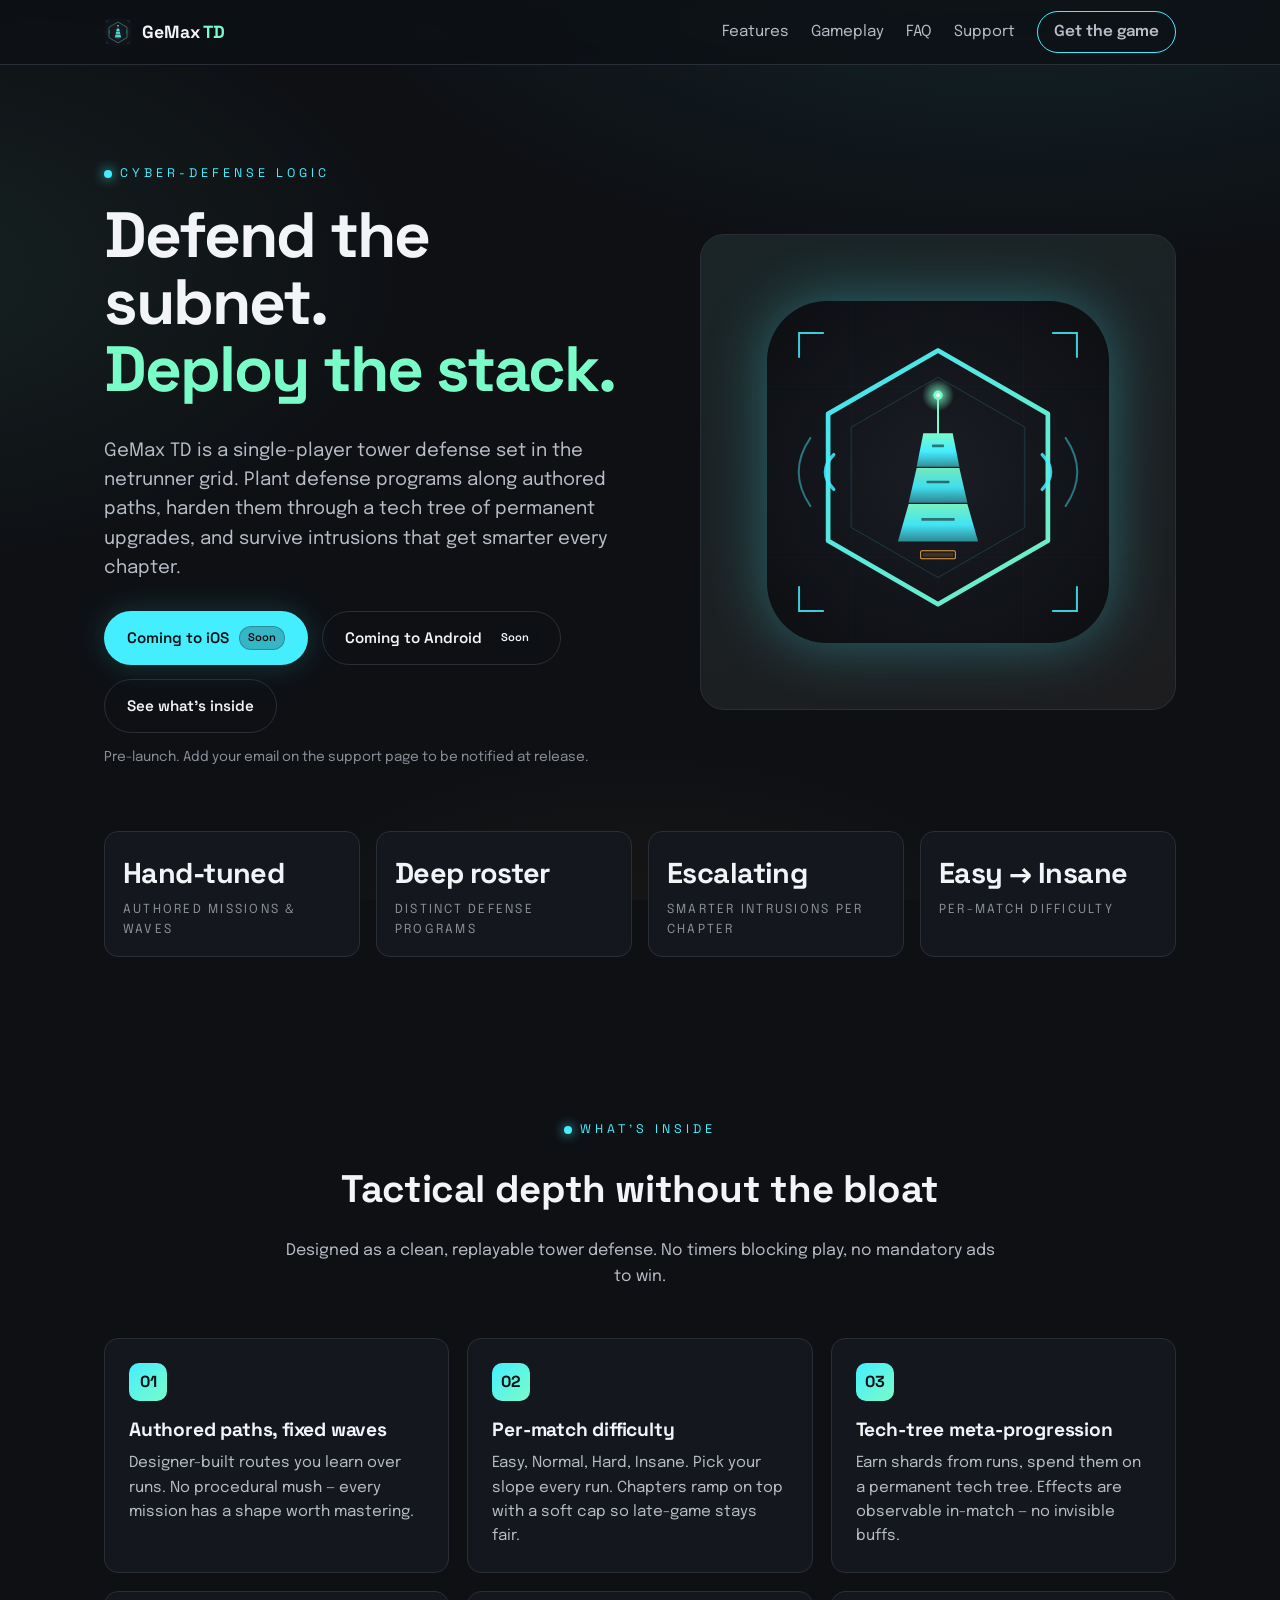
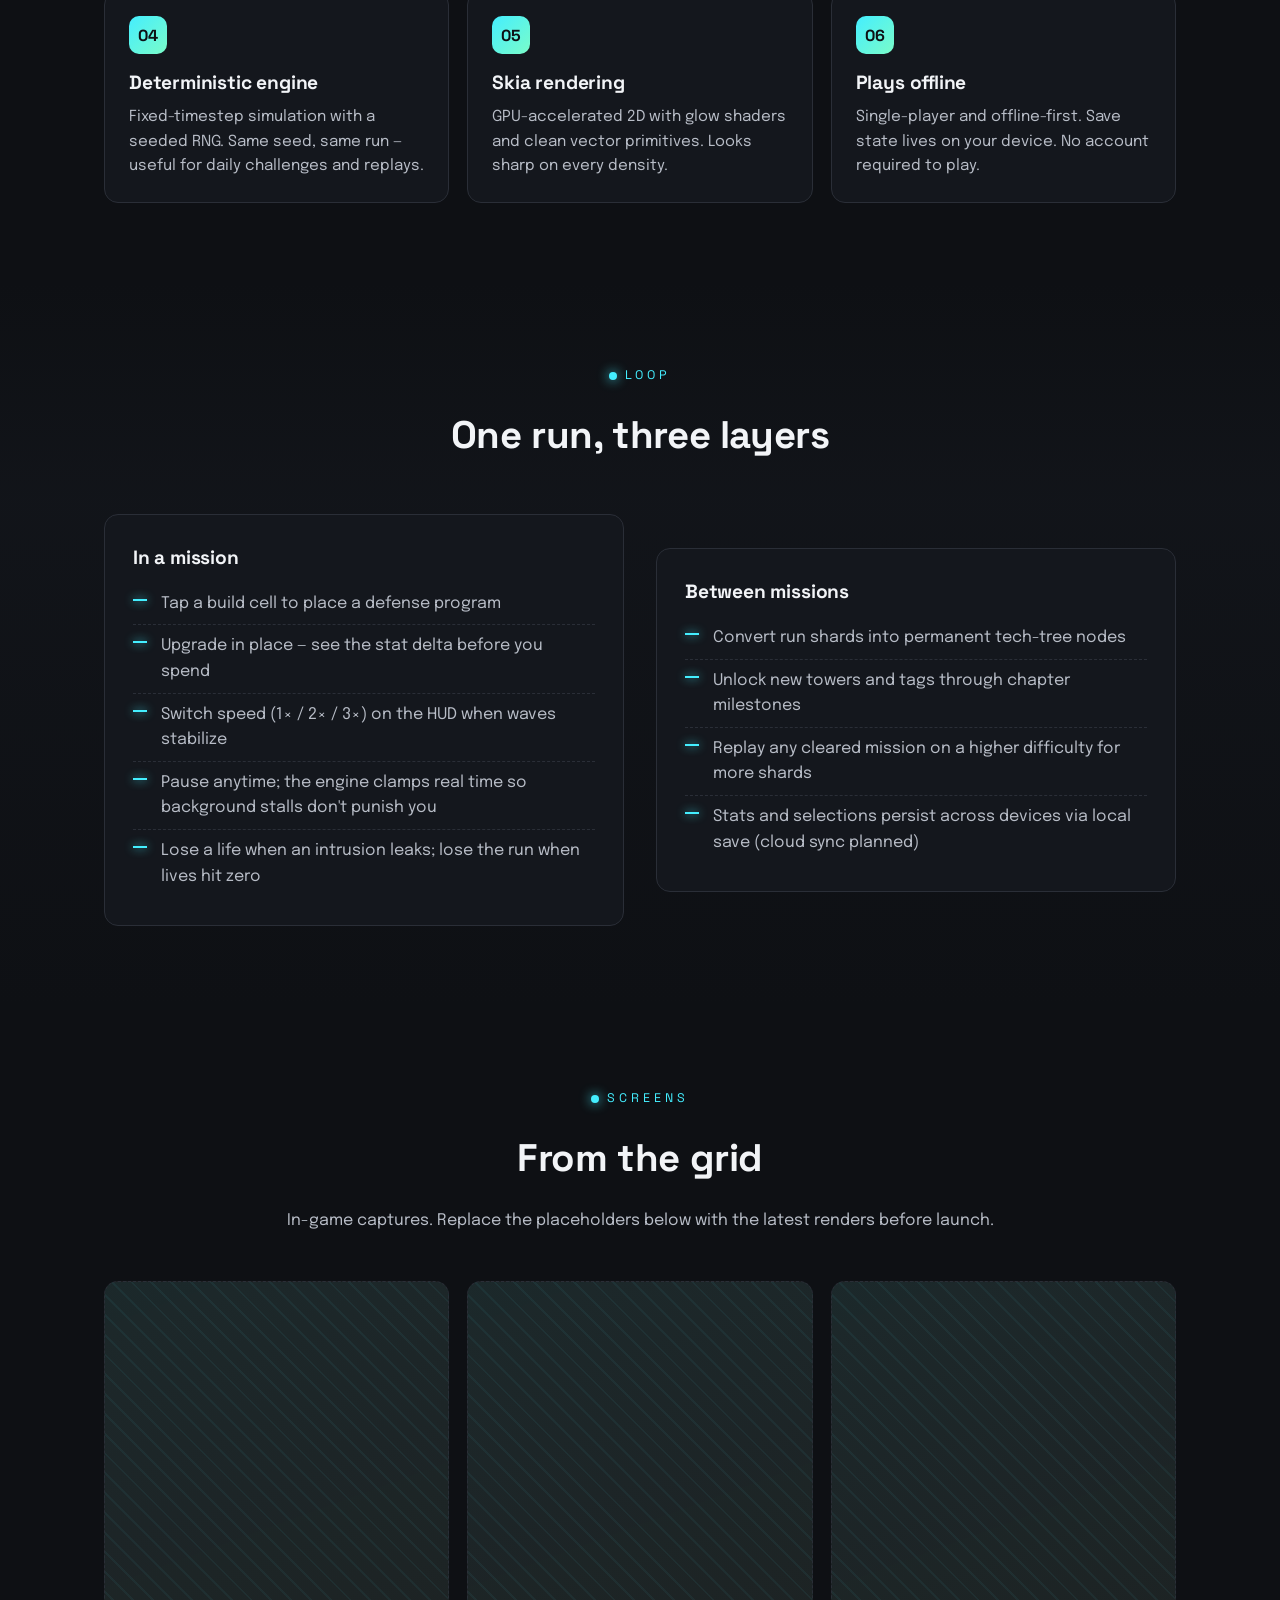
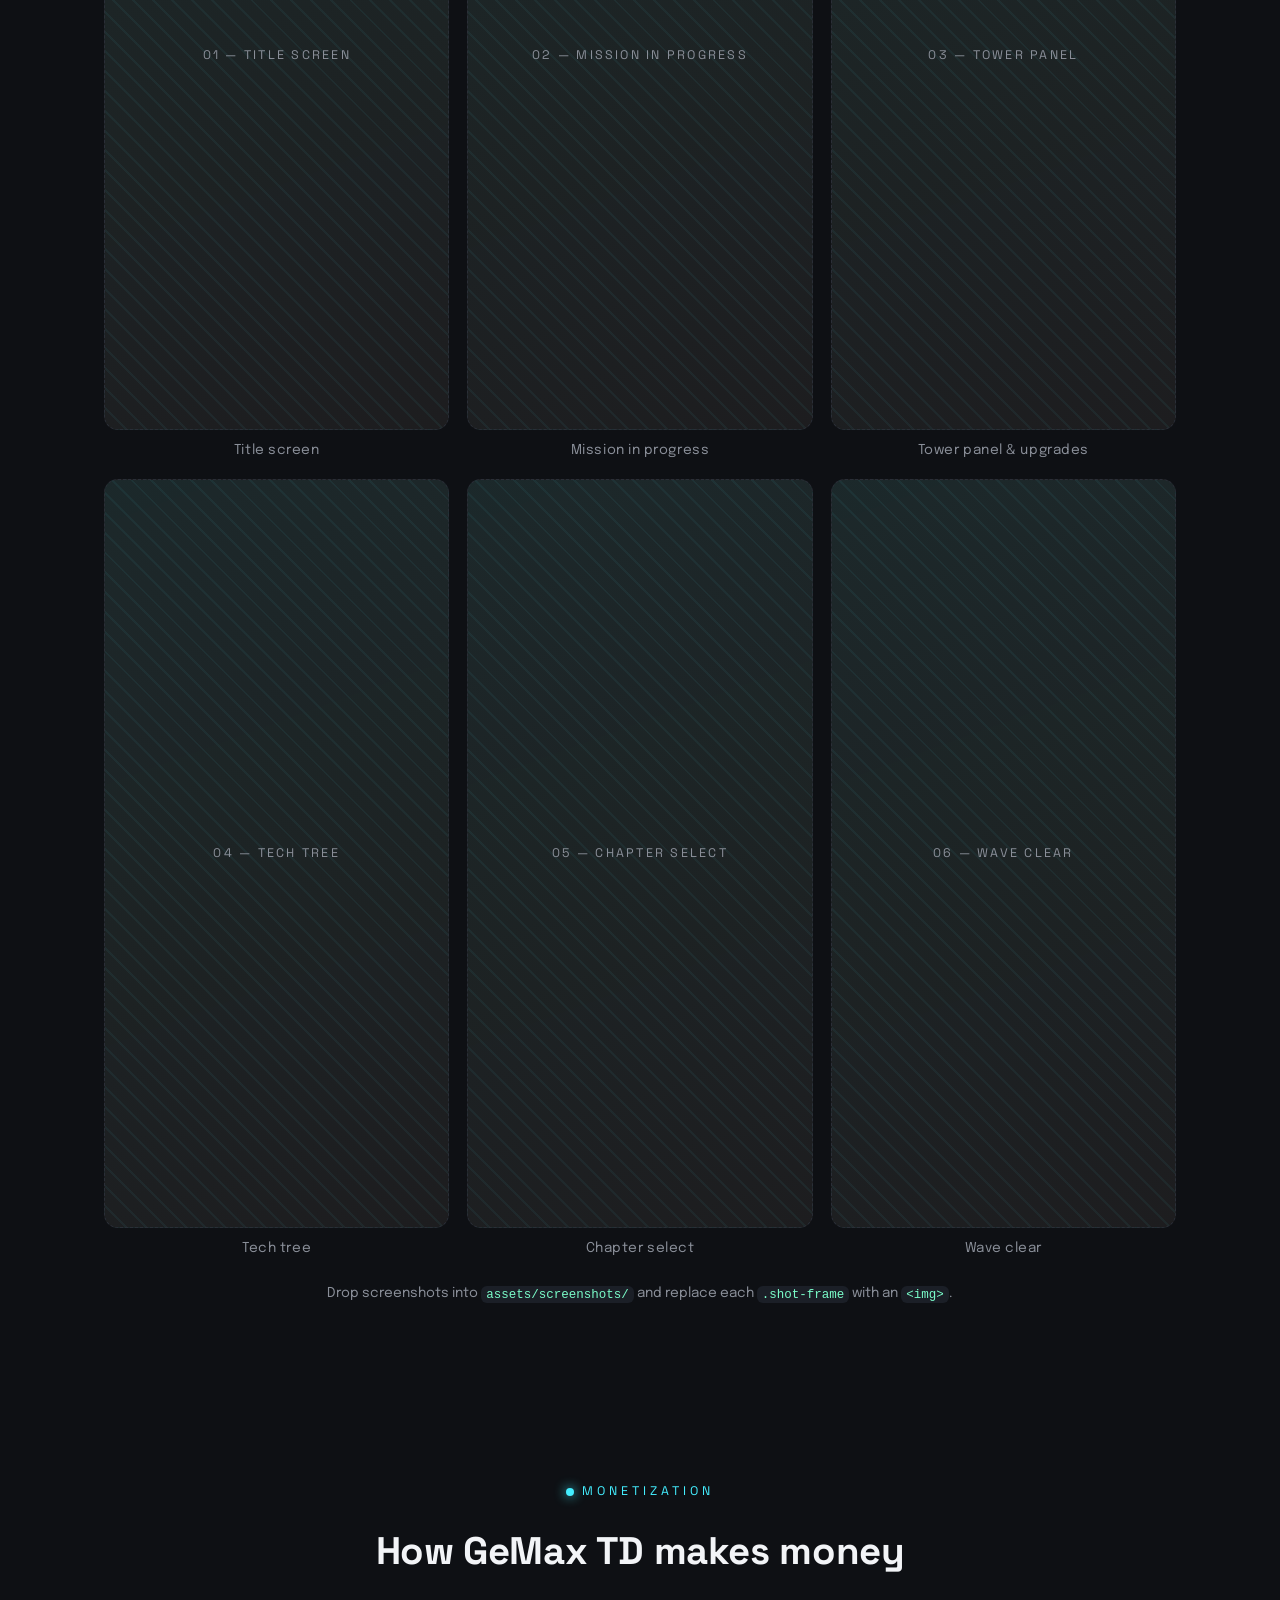
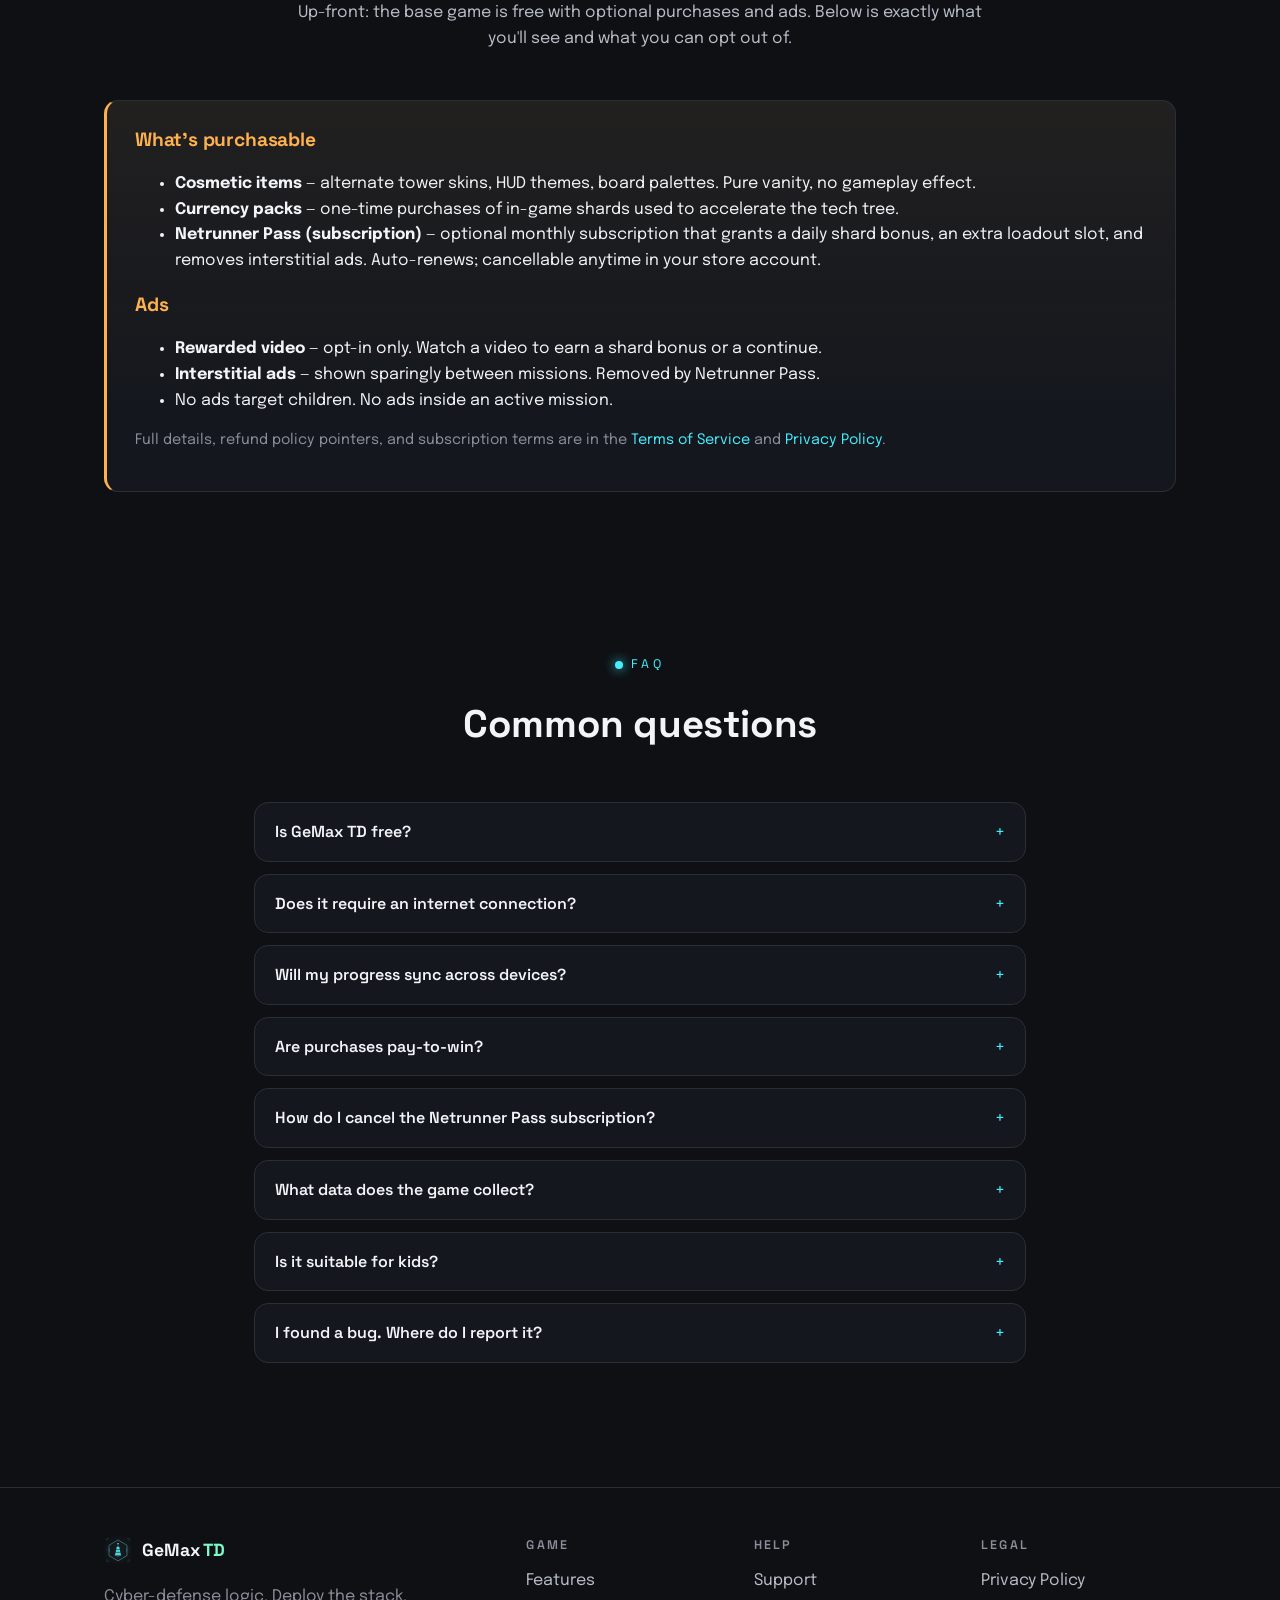
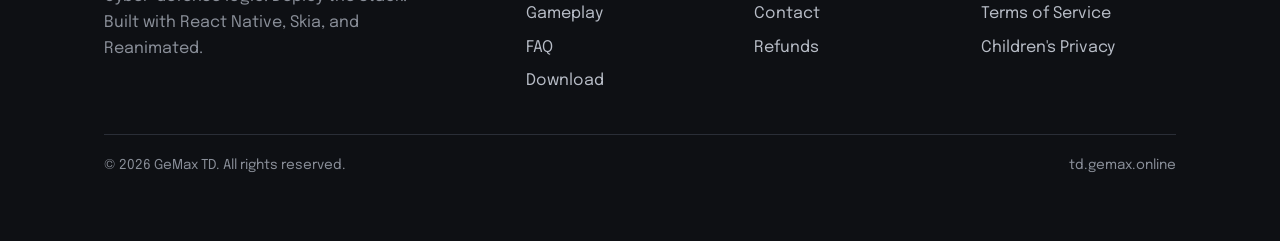
==== index.html @ 8d831519 "Initial commit" ====
<!doctype html>
<html lang="en">
<head>
  <meta charset="utf-8" />
  <meta name="viewport" content="width=device-width, initial-scale=1, viewport-fit=cover" />
  <meta name="theme-color" content="#0E1014" />
  <title>GeMax TD — Cyberpunk Tower Defense</title>
  <meta name="description" content="GeMax TD is a cyberpunk netrunner tower defense game. Defend the subnet across hand-tuned missions, deploy a roster of defense programs, and outsmart escalating intrusions." />
  <link rel="canonical" href="https://td.gemax.online/" />
  <link rel="icon" href="assets/favicon.png" type="image/png" />
  <link rel="apple-touch-icon" href="assets/icon.png" />

  <!-- OpenGraph / social -->
  <meta property="og:title" content="GeMax TD — Cyberpunk Tower Defense" />
  <meta property="og:description" content="Defend the subnet. Deploy the stack. A cyberpunk single-player tower defense." />
  <meta property="og:type" content="website" />
  <meta property="og:url" content="https://td.gemax.online/" />
  <meta property="og:image" content="https://td.gemax.online/assets/splash.png" />
  <meta name="twitter:card" content="summary_large_image" />

  <link rel="preconnect" href="https://fonts.googleapis.com" />
  <link rel="preconnect" href="https://fonts.gstatic.com" crossorigin />
  <link href="https://fonts.googleapis.com/css2?family=Space+Grotesk:wght@500;700&family=Epilogue:wght@400;500;600&display=swap" rel="stylesheet" />
  <link rel="stylesheet" href="styles.css" />
</head>
<body>
  <a class="skip" href="#main">Skip to content</a>

  <header class="nav">
    <div class="container nav-inner">
      <a class="brand" href="/">
        <img src="assets/logo-mark.svg" alt="" />
        <span>GeMax <span class="td">TD</span></span>
      </a>
      <nav class="nav-links" aria-label="Primary">
        <a href="#features">Features</a>
        <a href="#gameplay">Gameplay</a>
        <a href="#faq">FAQ</a>
        <a href="support.html">Support</a>
        <a class="nav-cta" href="#download">Get the game</a>
      </nav>
    </div>
  </header>

  <main id="main">
    <!-- Hero -->
    <section class="hero">
      <div class="container hero-grid">
        <div>
          <span class="eyebrow">Cyber-defense logic</span>
          <h1>Defend the subnet.<br/><span class="accent">Deploy the stack.</span></h1>
          <p class="lead">
            GeMax TD is a single-player tower defense set in the netrunner grid. Plant defense programs along
            authored paths, harden them through a tech tree of permanent upgrades, and survive intrusions
            that get smarter every chapter.
          </p>
          <div class="cta-row" id="download">
            <a class="btn btn-primary" href="#download" aria-disabled="true">
              Coming to iOS
              <span class="pill">Soon</span>
            </a>
            <a class="btn btn-secondary" href="#download" aria-disabled="true">
              Coming to Android
              <span class="pill">Soon</span>
            </a>
            <a class="btn btn-secondary" href="#features">See what's inside</a>
          </div>
          <p class="muted" style="margin-top:14px;font-size:0.85rem;">
            Pre-launch. Add your email on the support page to be notified at release.
          </p>
        </div>
        <div class="hero-art" aria-hidden="true">
          <img src="assets/logo-mark.svg" alt="" />
        </div>
      </div>

      <div class="container">
        <div class="stats">
          <div class="stat"><div class="num">Hand-tuned</div><span class="label">Authored missions &amp; waves</span></div>
          <div class="stat"><div class="num">Deep roster</div><span class="label">Distinct defense programs</span></div>
          <div class="stat"><div class="num">Escalating</div><span class="label">Smarter intrusions per chapter</span></div>
          <div class="stat"><div class="num">Easy → Insane</div><span class="label">Per-match difficulty</span></div>
        </div>
      </div>
    </section>

    <!-- Features -->
    <section id="features">
      <div class="container">
        <div class="section-head">
          <span class="eyebrow">What's inside</span>
          <h2>Tactical depth without the bloat</h2>
          <p>Designed as a clean, replayable tower defense. No timers blocking play, no mandatory ads to win.</p>
        </div>

        <div class="cards">
          <div class="card">
            <div class="icon">01</div>
            <h3>Authored paths, fixed waves</h3>
            <p>Designer-built routes you learn over runs. No procedural mush — every mission has a shape worth mastering.</p>
          </div>
          <div class="card">
            <div class="icon">02</div>
            <h3>Per-match difficulty</h3>
            <p>Easy, Normal, Hard, Insane. Pick your slope every run. Chapters ramp on top with a soft cap so late-game stays fair.</p>
          </div>
          <div class="card">
            <div class="icon">03</div>
            <h3>Tech-tree meta-progression</h3>
            <p>Earn shards from runs, spend them on a permanent tech tree. Effects are observable in-match — no invisible buffs.</p>
          </div>
          <div class="card">
            <div class="icon">04</div>
            <h3>Deterministic engine</h3>
            <p>Fixed-timestep simulation with a seeded RNG. Same seed, same run — useful for daily challenges and replays.</p>
          </div>
          <div class="card">
            <div class="icon">05</div>
            <h3>Skia rendering</h3>
            <p>GPU-accelerated 2D with glow shaders and clean vector primitives. Looks sharp on every density.</p>
          </div>
          <div class="card">
            <div class="icon">06</div>
            <h3>Plays offline</h3>
            <p>Single-player and offline-first. Save state lives on your device. No account required to play.</p>
          </div>
        </div>
      </div>
    </section>

    <!-- Gameplay split -->
    <section id="gameplay" style="background: linear-gradient(180deg, transparent, rgba(20, 23, 29, 0.6) 30%, transparent);">
      <div class="container">
        <div class="section-head">
          <span class="eyebrow">Loop</span>
          <h2>One run, three layers</h2>
        </div>

        <div class="split">
          <div class="panel">
            <h3>In a mission</h3>
            <ul>
              <li>Tap a build cell to place a defense program</li>
              <li>Upgrade in place — see the stat delta before you spend</li>
              <li>Switch speed (1× / 2× / 3×) on the HUD when waves stabilize</li>
              <li>Pause anytime; the engine clamps real time so background stalls don't punish you</li>
              <li>Lose a life when an intrusion leaks; lose the run when lives hit zero</li>
            </ul>
          </div>
          <div class="panel">
            <h3>Between missions</h3>
            <ul>
              <li>Convert run shards into permanent tech-tree nodes</li>
              <li>Unlock new towers and tags through chapter milestones</li>
              <li>Replay any cleared mission on a higher difficulty for more shards</li>
              <li>Stats and selections persist across devices via local save (cloud sync planned)</li>
            </ul>
          </div>
        </div>
      </div>
    </section>

    <!-- Screenshots -->
    <section id="screenshots">
      <div class="container">
        <div class="section-head">
          <span class="eyebrow">Screens</span>
          <h2>From the grid</h2>
          <p>In-game captures. Replace the placeholders below with the latest renders before launch.</p>
        </div>
        <div class="shots">
          <figure class="shot">
            <div class="shot-frame" data-label="01 — Title screen"></div>
            <figcaption>Title screen</figcaption>
          </figure>
          <figure class="shot">
            <div class="shot-frame" data-label="02 — Mission in progress"></div>
            <figcaption>Mission in progress</figcaption>
          </figure>
          <figure class="shot">
            <div class="shot-frame" data-label="03 — Tower panel"></div>
            <figcaption>Tower panel &amp; upgrades</figcaption>
          </figure>
          <figure class="shot">
            <div class="shot-frame" data-label="04 — Tech tree"></div>
            <figcaption>Tech tree</figcaption>
          </figure>
          <figure class="shot">
            <div class="shot-frame" data-label="05 — Chapter select"></div>
            <figcaption>Chapter select</figcaption>
          </figure>
          <figure class="shot">
            <div class="shot-frame" data-label="06 — Wave clear"></div>
            <figcaption>Wave clear</figcaption>
          </figure>
        </div>
        <p class="muted center" style="margin-top:24px;font-size:0.85rem;">
          Drop screenshots into <code>assets/screenshots/</code> and replace each <code>.shot-frame</code> with an <code>&lt;img&gt;</code>.
        </p>
      </div>
    </section>

    <!-- Monetization disclosure (App Store / Play Store transparency) -->
    <section id="monetization">
      <div class="container">
        <div class="section-head">
          <span class="eyebrow">Monetization</span>
          <h2>How GeMax TD makes money</h2>
          <p>Up-front: the base game is free with optional purchases and ads. Below is exactly what you'll see and what you can opt out of.</p>
        </div>

        <div class="disclosure">
          <h3>What's purchasable</h3>
          <ul>
            <li><strong>Cosmetic items</strong> — alternate tower skins, HUD themes, board palettes. Pure vanity, no gameplay effect.</li>
            <li><strong>Currency packs</strong> — one-time purchases of in-game shards used to accelerate the tech tree.</li>
            <li><strong>Netrunner Pass (subscription)</strong> — optional monthly subscription that grants a daily shard bonus, an extra loadout slot, and removes interstitial ads. Auto-renews; cancellable anytime in your store account.</li>
          </ul>
          <h3>Ads</h3>
          <ul>
            <li><strong>Rewarded video</strong> — opt-in only. Watch a video to earn a shard bonus or a continue.</li>
            <li><strong>Interstitial ads</strong> — shown sparingly between missions. Removed by Netrunner Pass.</li>
            <li>No ads target children. No ads inside an active mission.</li>
          </ul>
          <p class="muted" style="margin-top:12px;font-size:0.9rem;">
            Full details, refund policy pointers, and subscription terms are in the
            <a href="terms.html">Terms of Service</a> and
            <a href="privacy.html">Privacy Policy</a>.
          </p>
        </div>
      </div>
    </section>

    <!-- FAQ -->
    <section id="faq" class="faq">
      <div class="container" style="max-width: 820px;">
        <div class="section-head">
          <span class="eyebrow">FAQ</span>
          <h2>Common questions</h2>
        </div>

        <details>
          <summary>Is GeMax TD free?</summary>
          <p>Yes. The base game is free to download and play. Optional in-app purchases and an optional subscription are available, and rewarded video ads are opt-in.</p>
        </details>
        <details>
          <summary>Does it require an internet connection?</summary>
          <p>No. Missions, the tech tree, and the save state run fully on-device. A connection is required only to download updates, watch rewarded ads, and verify in-app purchases.</p>
        </details>
        <details>
          <summary>Will my progress sync across devices?</summary>
          <p>At launch, save data is local. Cloud save is on the roadmap and will be opt-in.</p>
        </details>
        <details>
          <summary>Are purchases pay-to-win?</summary>
          <p>No. Currency packs only let you progress the tech tree faster — every node in that tree is reachable through normal play. Cosmetics have no gameplay effect.</p>
        </details>
        <details>
          <summary>How do I cancel the Netrunner Pass subscription?</summary>
          <p>Manage and cancel from your platform's subscription settings: <strong>iOS</strong> — Settings → Apple ID → Subscriptions. <strong>Android</strong> — Play Store → Profile → Payments &amp; subscriptions → Subscriptions. Cancellation stops the next renewal; current period continues until expiry.</p>
        </details>
        <details>
          <summary>What data does the game collect?</summary>
          <p>Crash logs, anonymous gameplay analytics, and (with consent) advertising identifiers used to serve ads. You can opt out of personalized ads in-app and at the OS level. See the <a href="privacy.html">Privacy Policy</a> for the full breakdown.</p>
        </details>
        <details>
          <summary>Is it suitable for kids?</summary>
          <p>The game is rated for a general audience but is not specifically directed at children under 13. We do not knowingly collect personal data from children. If you believe a child has created an account or made a purchase without consent, contact <a href="mailto:support@gemax.online">support@gemax.online</a>.</p>
        </details>
        <details>
          <summary>I found a bug. Where do I report it?</summary>
          <p>Email <a href="mailto:support@gemax.online">support@gemax.online</a> with your device, OS version, and a brief description. See <a href="support.html">Support</a> for what to include.</p>
        </details>
      </div>
    </section>
  </main>

  <footer>
    <div class="container">
      <div class="footer-grid">
        <div>
          <a class="brand" href="/">
            <img src="assets/logo-mark.svg" alt="" />
            <span>GeMax <span class="td">TD</span></span>
          </a>
          <p class="muted" style="margin-top: 12px; max-width: 36ch;">
            Cyber-defense logic. Deploy the stack. Built with React Native, Skia, and Reanimated.
          </p>
        </div>
        <div>
          <h4>Game</h4>
          <ul>
            <li><a href="#features">Features</a></li>
            <li><a href="#gameplay">Gameplay</a></li>
            <li><a href="#faq">FAQ</a></li>
            <li><a href="#download">Download</a></li>
          </ul>
        </div>
        <div>
          <h4>Help</h4>
          <ul>
            <li><a href="support.html">Support</a></li>
            <li><a href="mailto:support@gemax.online">Contact</a></li>
            <li><a href="support.html#refunds">Refunds</a></li>
          </ul>
        </div>
        <div>
          <h4>Legal</h4>
          <ul>
            <li><a href="privacy.html">Privacy Policy</a></li>
            <li><a href="terms.html">Terms of Service</a></li>
            <li><a href="privacy.html#children">Children's Privacy</a></li>
          </ul>
        </div>
      </div>
      <div class="footer-meta">
        <span>© <span id="year">2026</span> GeMax TD. All rights reserved.</span>
        <span>td.gemax.online</span>
      </div>
    </div>
  </footer>

  <script>
    document.getElementById('year').textContent = new Date().getFullYear();
  </script>
</body>
</html>
---- styles.css ----
/* GeMax TD — site styles. Brand: #44EEFF (cyan), #7AFCC9 (mint), #FFB14E (orange), #0E1014 (ink). */

:root {
  --ink: #0E1014;
  --ink-2: #14171D;
  --ink-3: #1B1F27;
  --line: #2A2E37;
  --text: #F2F4F7;
  --text-2: #B8BDC7;
  --text-3: #8A8F99;
  --cyan: #44EEFF;
  --mint: #7AFCC9;
  --orange: #FFB14E;
  --danger: #FF5C7A;
  --radius: 14px;
  --maxw: 1120px;
  --shadow-glow: 0 0 32px rgba(68, 238, 255, 0.18);
  --font-head: 'Space Grotesk', 'SpaceGrotesk_700Bold', system-ui, sans-serif;
  --font-body: 'Epilogue', 'Epilogue_400Regular', system-ui, sans-serif;
}

* { box-sizing: border-box; }

html, body {
  margin: 0;
  padding: 0;
  background: var(--ink);
  color: var(--text);
  font-family: var(--font-body);
  font-size: 16px;
  line-height: 1.6;
  -webkit-font-smoothing: antialiased;
  text-rendering: optimizeLegibility;
}

body {
  background:
    radial-gradient(1200px 600px at 80% -10%, rgba(68, 238, 255, 0.10), transparent 60%),
    radial-gradient(900px 500px at -10% 30%, rgba(122, 252, 201, 0.08), transparent 60%),
    radial-gradient(700px 400px at 50% 110%, rgba(255, 177, 78, 0.06), transparent 60%),
    var(--ink);
  background-attachment: fixed;
  min-height: 100dvh;
}

a { color: var(--cyan); text-decoration: none; }
a:hover { color: var(--mint); }

h1, h2, h3, h4 {
  font-family: var(--font-head);
  font-weight: 700;
  letter-spacing: -0.01em;
  margin: 0 0 0.5em;
  color: var(--text);
}

h1 { font-size: clamp(2.4rem, 6vw, 4rem); line-height: 1.05; letter-spacing: -0.03em; }
h2 { font-size: clamp(1.6rem, 3.4vw, 2.4rem); }
h3 { font-size: 1.2rem; }

p { margin: 0 0 1em; color: var(--text-2); }

code {
  font-family: ui-monospace, 'SF Mono', Menlo, monospace;
  font-size: 0.92em;
  background: var(--ink-3);
  padding: 0.15em 0.4em;
  border-radius: 6px;
  color: var(--mint);
}

.container {
  max-width: var(--maxw);
  margin: 0 auto;
  padding: 0 24px;
}

/* ---------- Top nav ---------- */
.nav {
  position: sticky;
  top: 0;
  z-index: 50;
  background: rgba(14, 16, 20, 0.78);
  backdrop-filter: saturate(140%) blur(10px);
  -webkit-backdrop-filter: saturate(140%) blur(10px);
  border-bottom: 1px solid var(--line);
}
.nav-inner {
  display: flex;
  align-items: center;
  justify-content: space-between;
  height: 64px;
}
.brand {
  display: inline-flex;
  align-items: center;
  gap: 10px;
  font-family: var(--font-head);
  font-weight: 700;
  font-size: 1.1rem;
  color: var(--text);
}
.brand img { height: 28px; width: 28px; }
.brand .td { color: var(--mint); }
.nav-links { display: flex; gap: 22px; align-items: center; }
.nav-links a { color: var(--text-2); font-size: 0.95rem; }
.nav-links a:hover { color: var(--text); }
.nav-cta {
  border: 1px solid var(--cyan);
  color: var(--cyan);
  padding: 8px 16px;
  border-radius: 999px;
  font-weight: 600;
  font-size: 0.9rem;
}
.nav-cta:hover {
  background: var(--cyan);
  color: var(--ink);
}
@media (max-width: 640px) {
  .nav-links a:not(.nav-cta) { display: none; }
}

/* ---------- Hero ---------- */
.hero {
  position: relative;
  padding: 96px 0 80px;
  overflow: hidden;
}
.hero-grid {
  display: grid;
  grid-template-columns: 1.15fr 1fr;
  gap: 48px;
  align-items: center;
}
@media (max-width: 880px) {
  .hero-grid { grid-template-columns: 1fr; }
}
.eyebrow {
  display: inline-flex;
  align-items: center;
  gap: 8px;
  font-family: var(--font-head);
  font-size: 0.78rem;
  letter-spacing: 0.32em;
  color: var(--cyan);
  text-transform: uppercase;
  margin-bottom: 18px;
}
.eyebrow::before {
  content: "";
  width: 8px; height: 8px;
  background: var(--cyan);
  border-radius: 50%;
  box-shadow: 0 0 12px var(--cyan);
}
.hero h1 .accent { color: var(--mint); }
.hero p.lead {
  font-size: 1.15rem;
  color: var(--text-2);
  max-width: 56ch;
  margin-bottom: 28px;
}
.cta-row { display: flex; gap: 14px; flex-wrap: wrap; }
.btn {
  display: inline-flex;
  align-items: center;
  gap: 10px;
  padding: 14px 22px;
  border-radius: 999px;
  font-weight: 600;
  font-family: var(--font-head);
  font-size: 0.95rem;
  border: 1px solid transparent;
  transition: transform 0.15s ease, box-shadow 0.2s ease, background 0.2s ease, color 0.2s ease;
  cursor: pointer;
}
.btn-primary {
  background: var(--cyan);
  color: var(--ink);
  box-shadow: var(--shadow-glow);
}
.btn-primary:hover { background: var(--mint); transform: translateY(-1px); }
.btn-secondary {
  border-color: var(--line);
  color: var(--text);
  background: transparent;
}
.btn-secondary:hover { border-color: var(--cyan); color: var(--cyan); }
.btn .pill {
  font-size: 0.7rem;
  padding: 2px 8px;
  border-radius: 999px;
  background: rgba(14, 16, 20, 0.25);
  border: 1px solid rgba(14, 16, 20, 0.25);
}

.hero-art {
  position: relative;
  aspect-ratio: 1 / 1;
  max-width: 480px;
  width: 100%;
  margin: 0 auto;
  border-radius: 24px;
  background:
    radial-gradient(closest-side at 50% 50%, rgba(68, 238, 255, 0.18), transparent 70%),
    linear-gradient(160deg, rgba(122, 252, 201, 0.06), rgba(255, 177, 78, 0.04)),
    var(--ink-2);
  border: 1px solid var(--line);
  display: grid;
  place-items: center;
  overflow: hidden;
}
.hero-art::before {
  content: "";
  position: absolute;
  inset: 0;
  background-image:
    linear-gradient(transparent 95%, rgba(68, 238, 255, 0.10) 0),
    linear-gradient(90deg, transparent 95%, rgba(68, 238, 255, 0.10) 0);
  background-size: 28px 28px;
  mask-image: radial-gradient(closest-side at 50% 50%, black, transparent 80%);
  -webkit-mask-image: radial-gradient(closest-side at 50% 50%, black, transparent 80%);
}
.hero-art img {
  width: 72%;
  height: auto;
  filter: drop-shadow(0 0 30px rgba(68, 238, 255, 0.35));
  position: relative;
  z-index: 1;
}

/* ---------- Stat strip ---------- */
.stats {
  display: grid;
  grid-template-columns: repeat(4, 1fr);
  gap: 16px;
  margin-top: 48px;
}
@media (max-width: 720px) {
  .stats { grid-template-columns: repeat(2, 1fr); }
}
.stat {
  background: var(--ink-2);
  border: 1px solid var(--line);
  border-radius: var(--radius);
  padding: 18px 18px 16px;
}
.stat .num {
  font-family: var(--font-head);
  font-weight: 700;
  font-size: 1.8rem;
  color: var(--text);
  letter-spacing: -0.02em;
}
.stat .num .unit { color: var(--mint); margin-left: 4px; font-size: 1.1rem; }
.stat .label {
  display: block;
  font-size: 0.78rem;
  letter-spacing: 0.18em;
  text-transform: uppercase;
  color: var(--text-3);
  margin-top: 4px;
}

/* ---------- Sections ---------- */
section { padding: 80px 0; }
.section-head { text-align: center; max-width: 720px; margin: 0 auto 48px; }
.section-head .eyebrow { justify-content: center; display: inline-flex; }

.cards {
  display: grid;
  grid-template-columns: repeat(3, 1fr);
  gap: 18px;
}
@media (max-width: 880px) { .cards { grid-template-columns: repeat(2, 1fr); } }
@media (max-width: 560px) { .cards { grid-template-columns: 1fr; } }
.card {
  background: var(--ink-2);
  border: 1px solid var(--line);
  border-radius: var(--radius);
  padding: 24px;
  transition: border-color 0.2s ease, transform 0.2s ease;
}
.card:hover { border-color: var(--cyan); transform: translateY(-2px); }
.card .icon {
  width: 38px; height: 38px;
  border-radius: 10px;
  background: linear-gradient(135deg, var(--cyan), var(--mint));
  display: grid; place-items: center;
  color: var(--ink);
  font-weight: 700;
  margin-bottom: 14px;
  font-family: var(--font-head);
}
.card h3 { margin-bottom: 6px; }
.card p { margin: 0; font-size: 0.95rem; }

/* ---------- Gameplay split ---------- */
.split {
  display: grid;
  grid-template-columns: 1fr 1fr;
  gap: 32px;
  align-items: center;
}
@media (max-width: 880px) { .split { grid-template-columns: 1fr; } }
.split .panel {
  background: var(--ink-2);
  border: 1px solid var(--line);
  border-radius: var(--radius);
  padding: 28px;
}
.split ul { padding-left: 0; list-style: none; margin: 0; }
.split li {
  position: relative;
  padding: 8px 0 8px 28px;
  border-bottom: 1px dashed var(--line);
  color: var(--text-2);
}
.split li:last-child { border-bottom: 0; }
.split li::before {
  content: "";
  position: absolute;
  left: 0; top: 16px;
  width: 14px; height: 2px;
  background: var(--cyan);
  box-shadow: 0 0 10px var(--cyan);
}

/* ---------- Screenshots ---------- */
.shots {
  display: grid;
  grid-template-columns: repeat(3, 1fr);
  gap: 18px;
}
@media (max-width: 880px) { .shots { grid-template-columns: repeat(2, 1fr); } }
@media (max-width: 560px) { .shots { grid-template-columns: 1fr; } }
.shot { margin: 0; }
.shot-frame {
  position: relative;
  aspect-ratio: 9 / 19.5;
  background:
    repeating-linear-gradient(45deg, rgba(68, 238, 255, 0.05) 0 2px, transparent 2px 14px),
    linear-gradient(160deg, rgba(122, 252, 201, 0.08), rgba(255, 177, 78, 0.04)),
    var(--ink-2);
  border: 1px dashed var(--line);
  border-radius: var(--radius);
  overflow: hidden;
  display: grid;
  place-items: center;
}
.shot-frame::before {
  content: attr(data-label);
  font-family: var(--font-head);
  letter-spacing: 0.18em;
  text-transform: uppercase;
  font-size: 0.78rem;
  color: var(--text-3);
  text-align: center;
  padding: 0 16px;
}
.shot-frame img {
  width: 100%;
  height: 100%;
  object-fit: cover;
  border-radius: inherit;
}
.shot-frame:has(img)::before { display: none; }
.shot figcaption {
  margin-top: 10px;
  font-size: 0.85rem;
  color: var(--text-3);
  text-align: center;
  letter-spacing: 0.04em;
}

/* ---------- Disclosure (monetization) ---------- */
.disclosure {
  background: linear-gradient(180deg, rgba(255, 177, 78, 0.06), transparent 80%), var(--ink-2);
  border: 1px solid var(--line);
  border-left: 3px solid var(--orange);
  border-radius: var(--radius);
  padding: 24px 28px;
}
.disclosure h3 { color: var(--orange); }

/* ---------- FAQ ---------- */
.faq details {
  background: var(--ink-2);
  border: 1px solid var(--line);
  border-radius: var(--radius);
  padding: 16px 20px;
  margin-bottom: 12px;
}
.faq details[open] { border-color: var(--cyan); }
.faq summary {
  cursor: pointer;
  font-family: var(--font-head);
  font-weight: 600;
  color: var(--text);
  list-style: none;
}
.faq summary::-webkit-details-marker { display: none; }
.faq summary::after {
  content: "+";
  float: right;
  color: var(--cyan);
  font-weight: 400;
  transition: transform 0.2s ease;
}
.faq details[open] summary::after { content: "−"; }
.faq p { margin-top: 12px; }

/* ---------- Footer ---------- */
footer {
  border-top: 1px solid var(--line);
  padding: 48px 0 64px;
  margin-top: 32px;
}
.footer-grid {
  display: grid;
  grid-template-columns: 2fr 1fr 1fr 1fr;
  gap: 32px;
}
@media (max-width: 720px) { .footer-grid { grid-template-columns: 1fr 1fr; } }
footer h4 {
  font-size: 0.78rem;
  letter-spacing: 0.18em;
  text-transform: uppercase;
  color: var(--text-3);
  margin-bottom: 12px;
  font-weight: 600;
}
footer ul { list-style: none; padding: 0; margin: 0; }
footer li { margin-bottom: 8px; }
footer a { color: var(--text-2); }
footer a:hover { color: var(--cyan); }
.footer-meta {
  margin-top: 32px;
  padding-top: 20px;
  border-top: 1px solid var(--line);
  display: flex;
  justify-content: space-between;
  flex-wrap: wrap;
  gap: 12px;
  font-size: 0.85rem;
  color: var(--text-3);
}

/* ---------- Legal pages ---------- */
.legal {
  padding: 64px 0 96px;
  max-width: 760px;
  margin: 0 auto;
}
.legal h1 { font-size: 2.4rem; margin-bottom: 8px; }
.legal .updated { color: var(--text-3); font-size: 0.9rem; margin-bottom: 32px; }
.legal h2 {
  font-size: 1.3rem;
  margin: 36px 0 12px;
  padding-bottom: 6px;
  border-bottom: 1px solid var(--line);
}
.legal h3 { font-size: 1.05rem; margin: 24px 0 8px; color: var(--mint); }
.legal ul { color: var(--text-2); padding-left: 22px; }
.legal li { margin-bottom: 6px; }
.legal a { color: var(--cyan); }
.legal a:hover { text-decoration: underline; }

.toc {
  background: var(--ink-2);
  border: 1px solid var(--line);
  border-radius: var(--radius);
  padding: 18px 22px;
  margin: 24px 0 32px;
}
.toc h4 {
  font-size: 0.78rem;
  letter-spacing: 0.18em;
  text-transform: uppercase;
  color: var(--text-3);
  margin: 0 0 10px;
  font-weight: 600;
}
.toc ol { margin: 0; padding-left: 20px; color: var(--text-2); }
.toc li { margin-bottom: 4px; }

/* ---------- 404 ---------- */
.error-page {
  min-height: calc(100dvh - 64px);
  display: grid;
  place-items: center;
  text-align: center;
  padding: 80px 24px;
}
.error-page .code {
  font-family: var(--font-head);
  font-size: clamp(5rem, 18vw, 10rem);
  background: linear-gradient(135deg, var(--cyan), var(--mint));
  -webkit-background-clip: text;
  background-clip: text;
  color: transparent;
  letter-spacing: -0.04em;
  line-height: 1;
}

/* ---------- Utility ---------- */
.muted { color: var(--text-3); }
.center { text-align: center; }
.divider { height: 1px; background: var(--line); margin: 48px 0; }
hr { border: 0; border-top: 1px solid var(--line); margin: 32px 0; }

/* Skip link */
.skip {
  position: absolute;
  left: -9999px;
}
.skip:focus {
  left: 16px;
  top: 16px;
  background: var(--cyan);
  color: var(--ink);
  padding: 10px 16px;
  border-radius: 8px;
  z-index: 100;
}
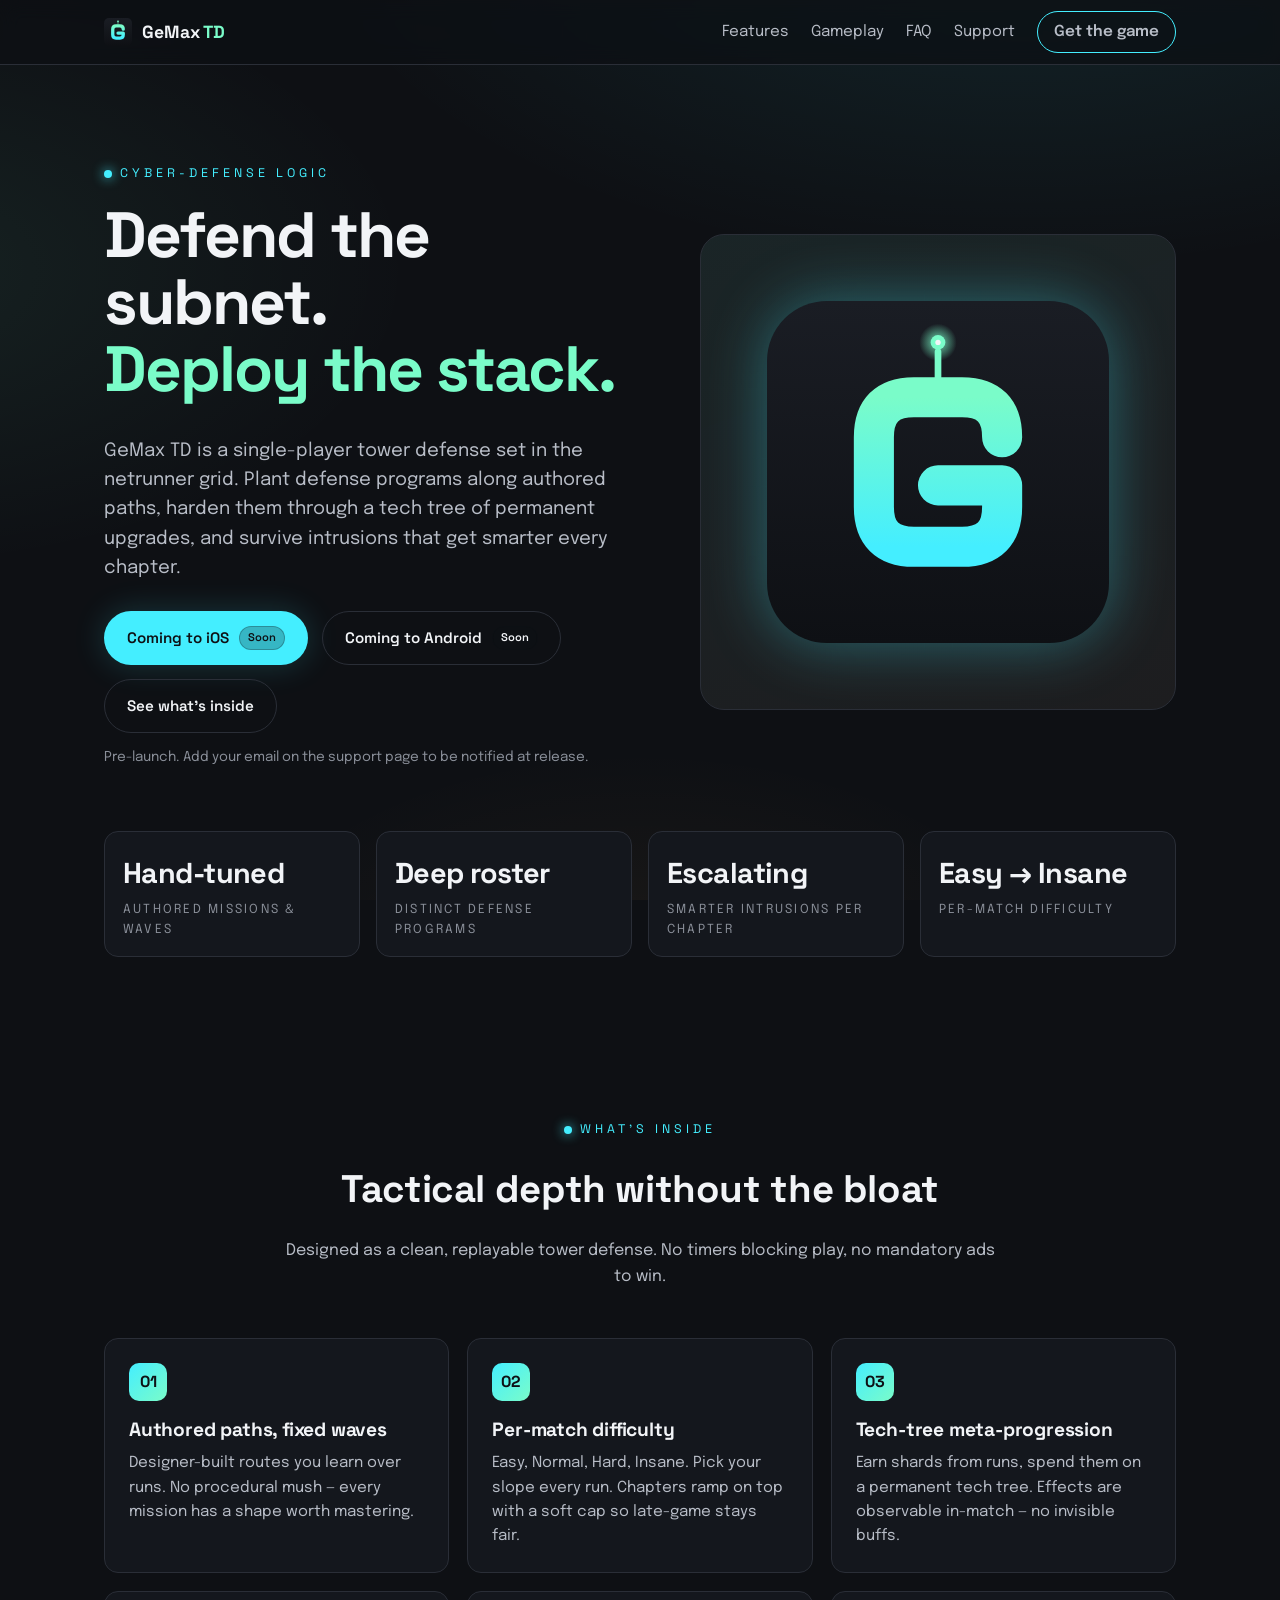
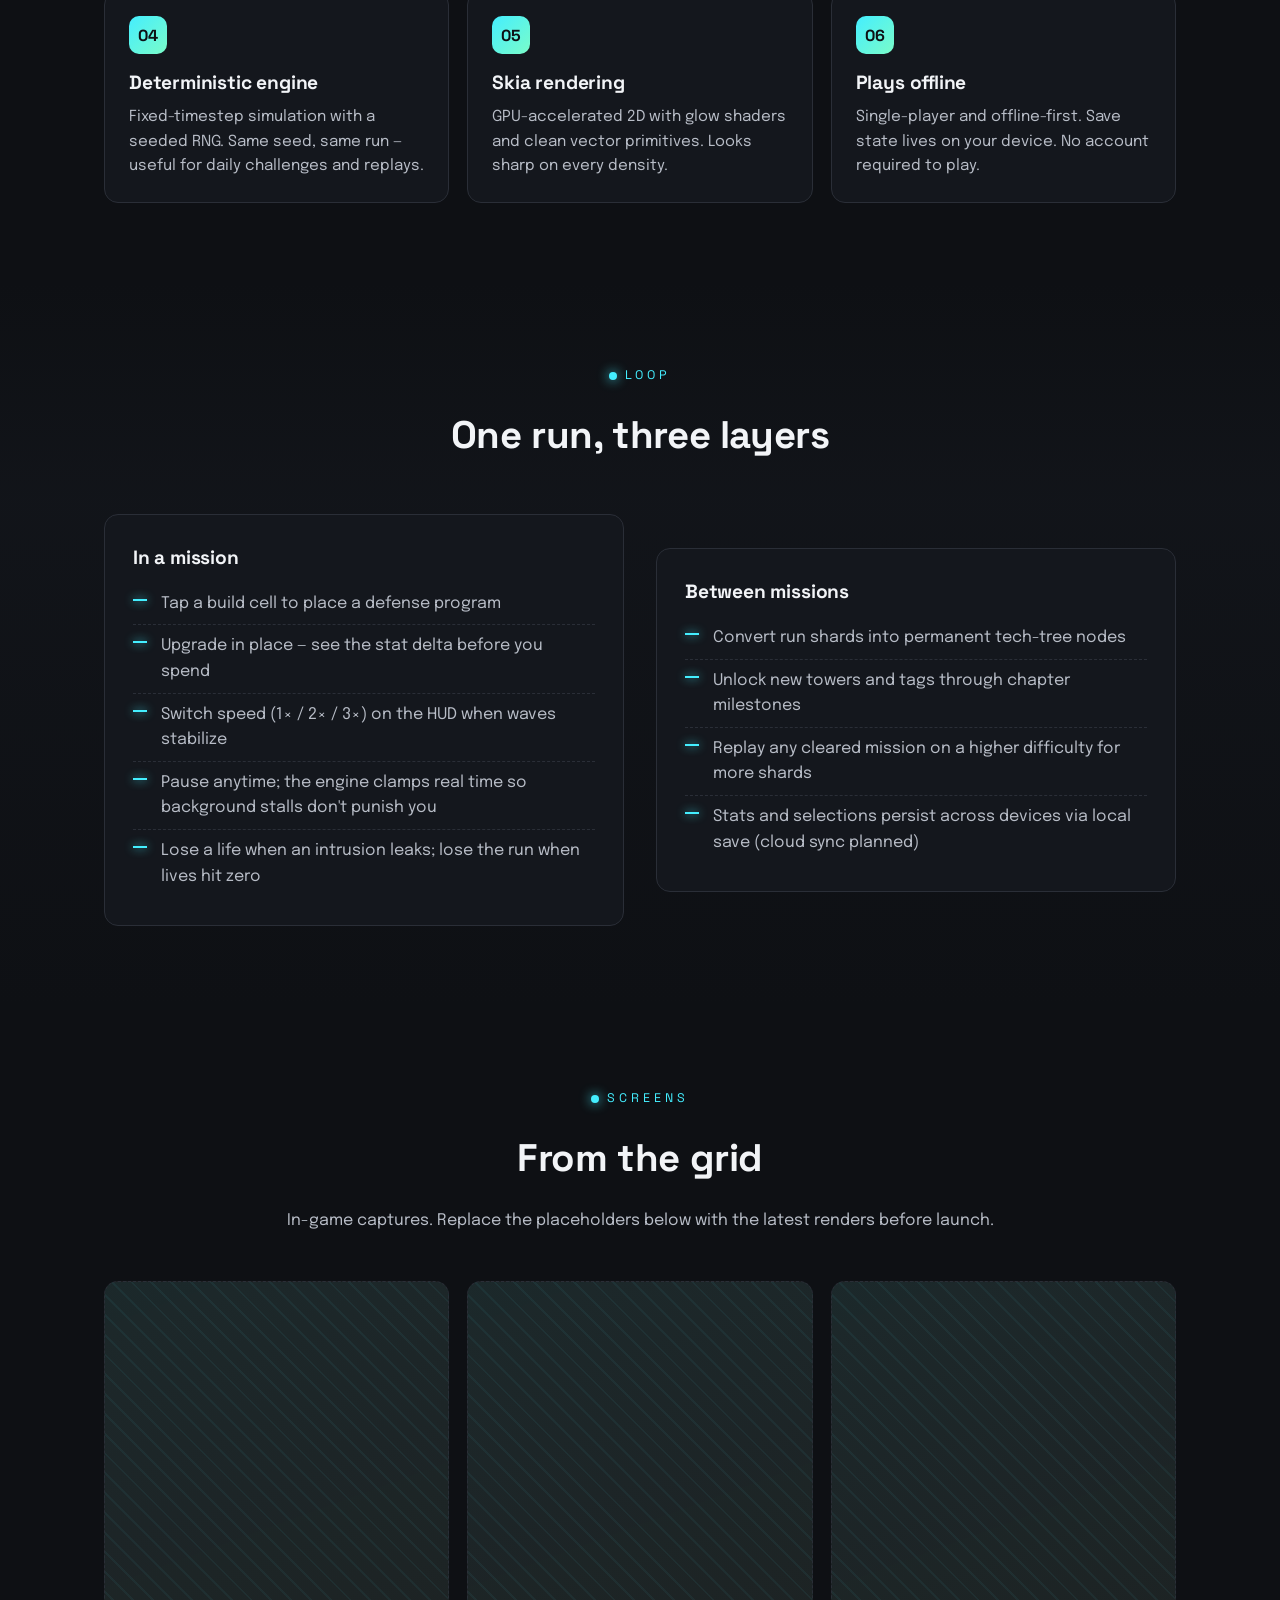
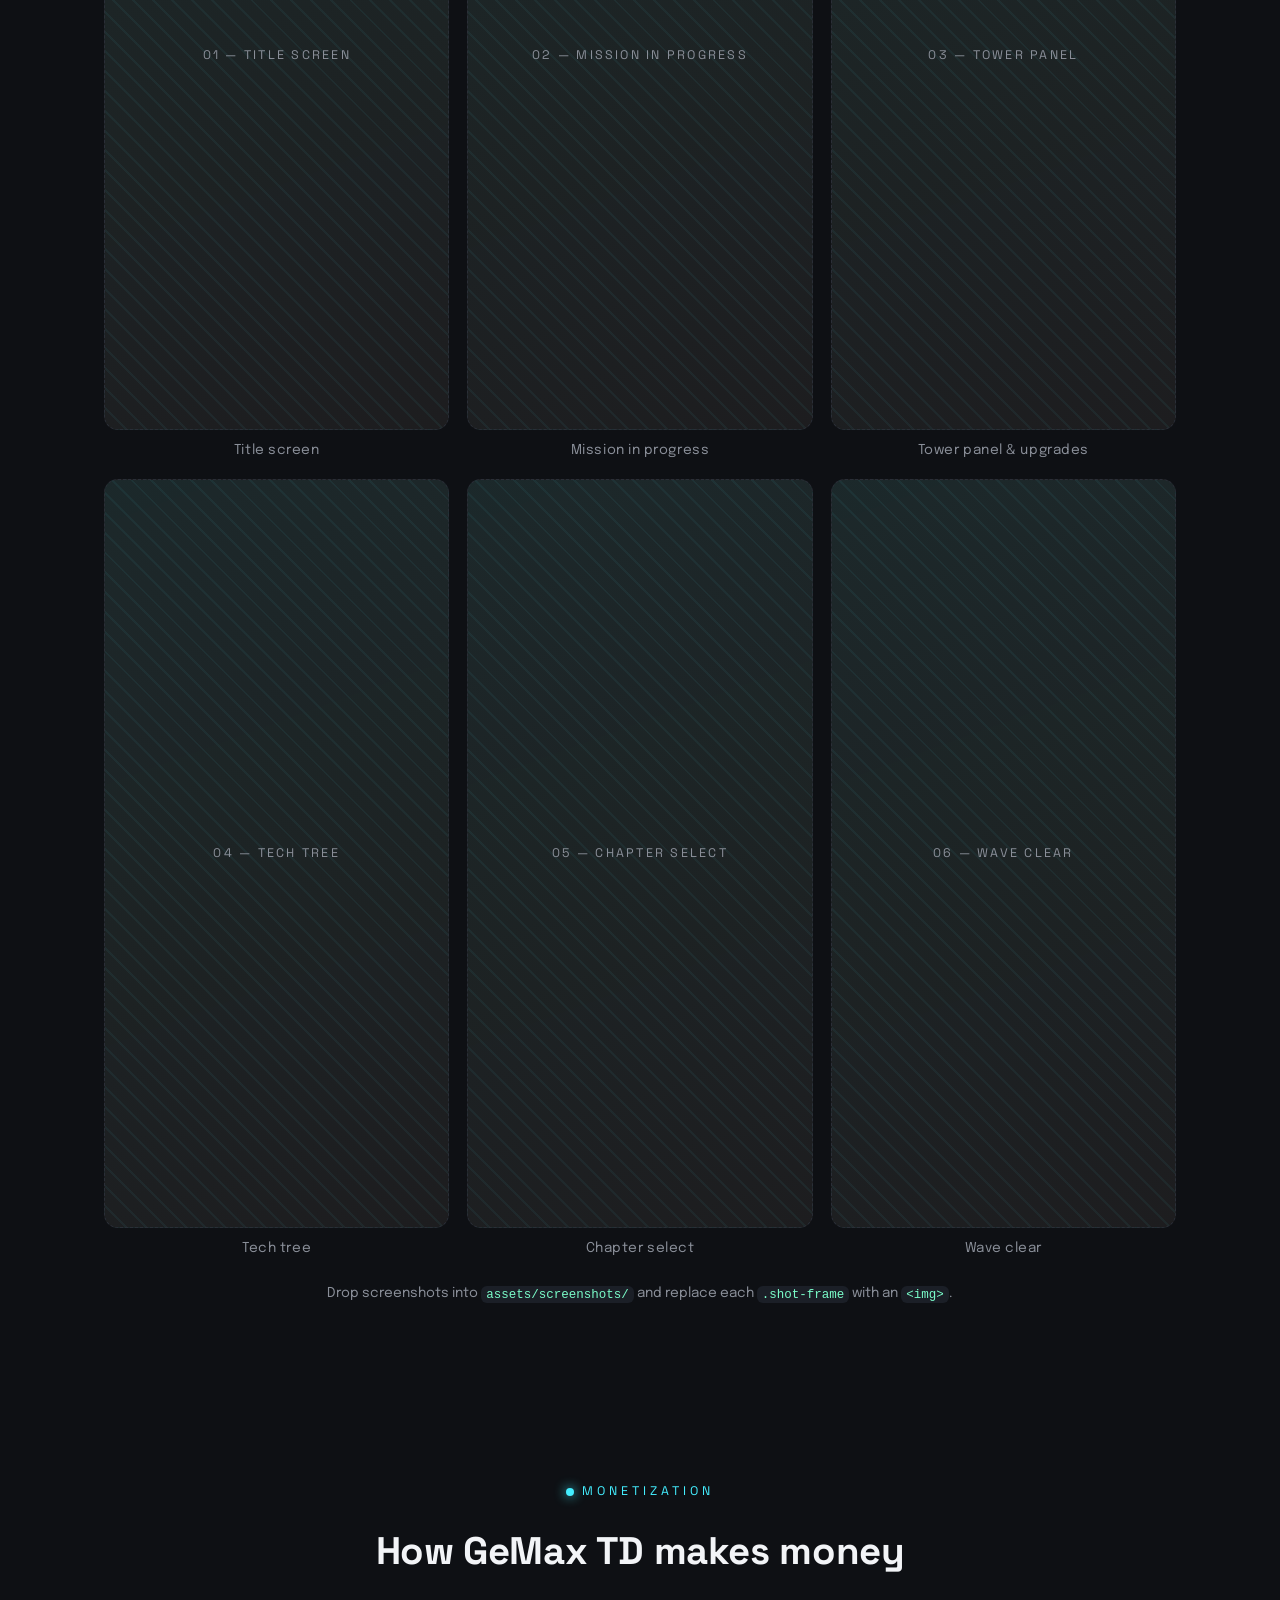
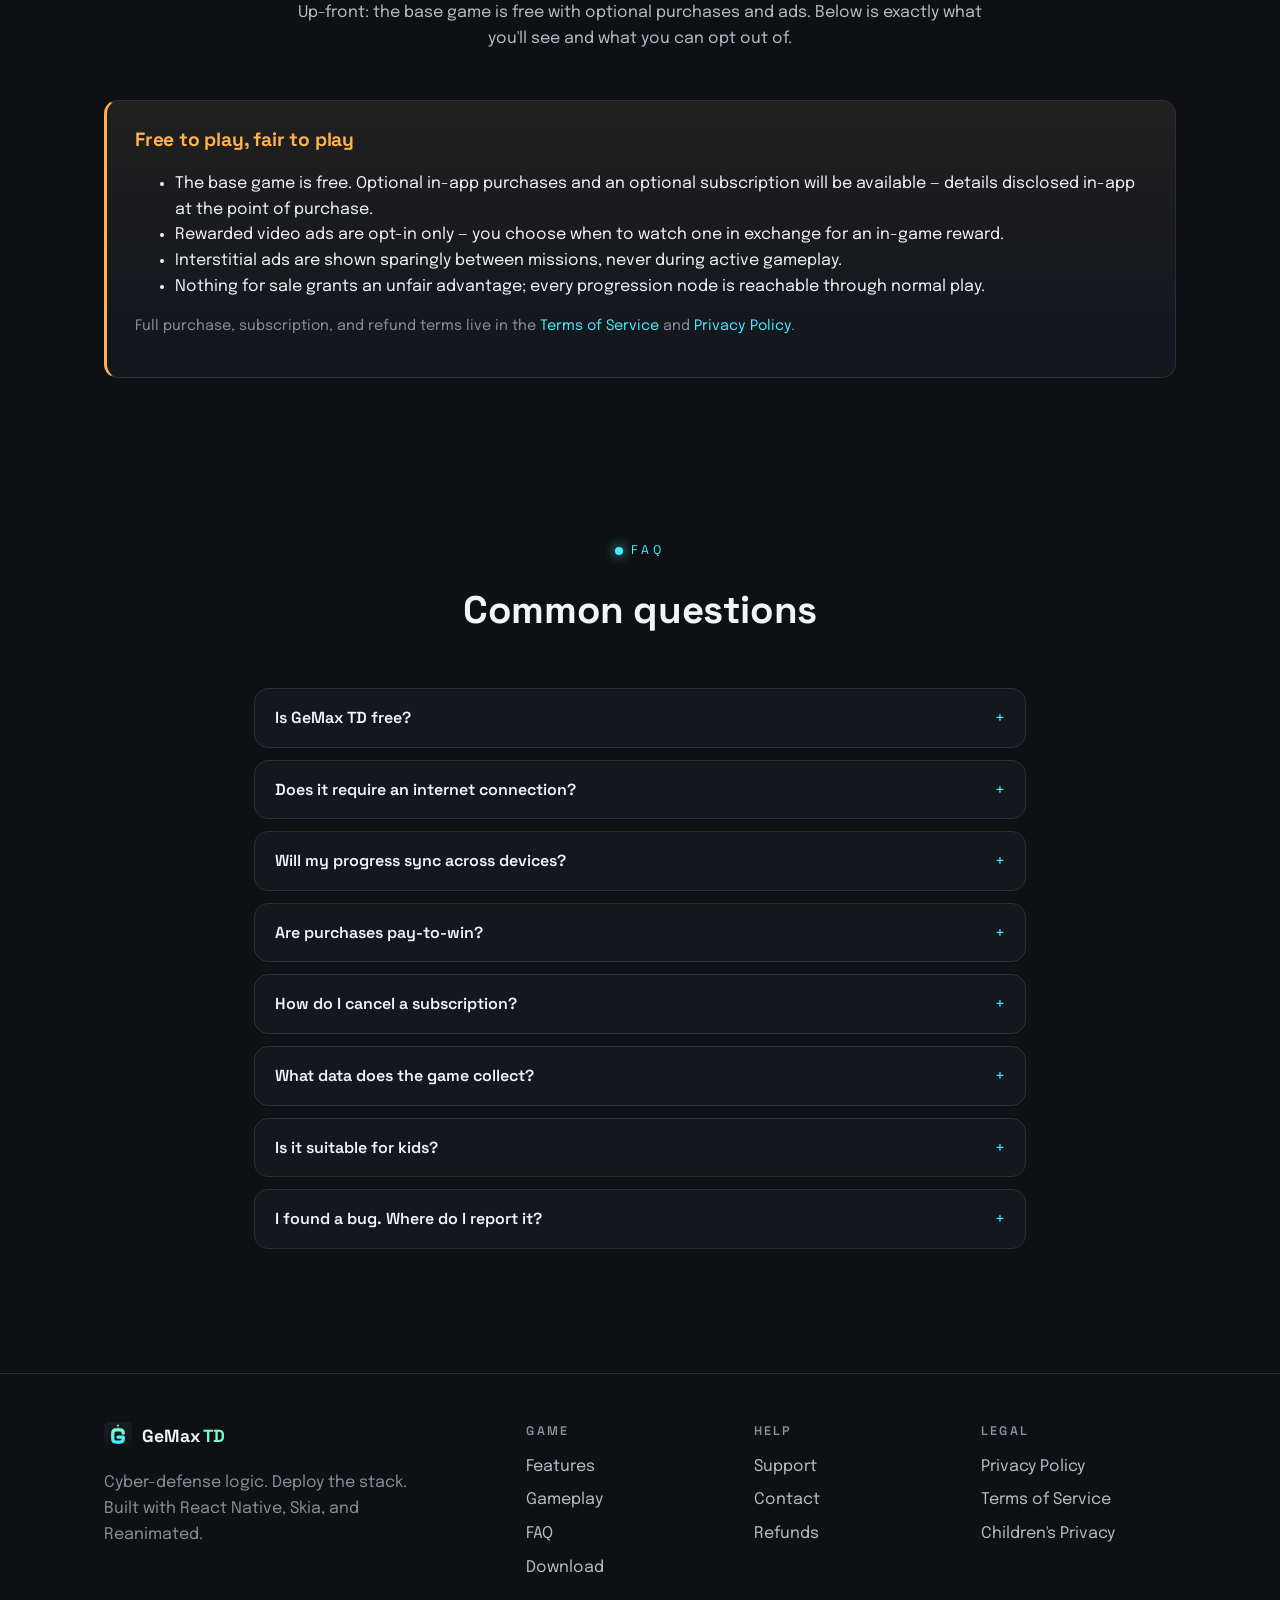
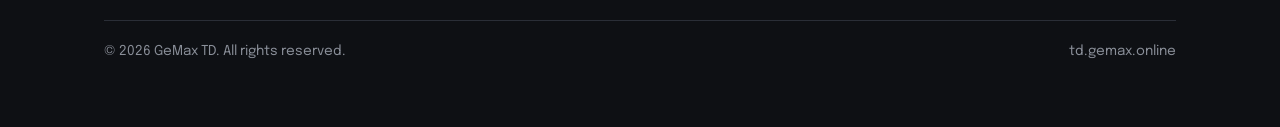
==== commit 2a638264: "Update website" ====
--- a/index.html
+++ b/index.html
@@ -210,20 +210,15 @@
         </div>
 
         <div class="disclosure">
-          <h3>What's purchasable</h3>
+          <h3>Free to play, fair to play</h3>
           <ul>
-            <li><strong>Cosmetic items</strong> — alternate tower skins, HUD themes, board palettes. Pure vanity, no gameplay effect.</li>
-            <li><strong>Currency packs</strong> — one-time purchases of in-game shards used to accelerate the tech tree.</li>
-            <li><strong>Netrunner Pass (subscription)</strong> — optional monthly subscription that grants a daily shard bonus, an extra loadout slot, and removes interstitial ads. Auto-renews; cancellable anytime in your store account.</li>
-          </ul>
-          <h3>Ads</h3>
-          <ul>
-            <li><strong>Rewarded video</strong> — opt-in only. Watch a video to earn a shard bonus or a continue.</li>
-            <li><strong>Interstitial ads</strong> — shown sparingly between missions. Removed by Netrunner Pass.</li>
-            <li>No ads target children. No ads inside an active mission.</li>
+            <li>The base game is free. Optional in-app purchases and an optional subscription will be available — details disclosed in-app at the point of purchase.</li>
+            <li>Rewarded video ads are opt-in only — you choose when to watch one in exchange for an in-game reward.</li>
+            <li>Interstitial ads are shown sparingly between missions, never during active gameplay.</li>
+            <li>Nothing for sale grants an unfair advantage; every progression node is reachable through normal play.</li>
           </ul>
           <p class="muted" style="margin-top:12px;font-size:0.9rem;">
-            Full details, refund policy pointers, and subscription terms are in the
+            Full purchase, subscription, and refund terms live in the
             <a href="terms.html">Terms of Service</a> and
             <a href="privacy.html">Privacy Policy</a>.
           </p>
@@ -253,10 +248,10 @@
         </details>
         <details>
           <summary>Are purchases pay-to-win?</summary>
-          <p>No. Currency packs only let you progress the tech tree faster — every node in that tree is reachable through normal play. Cosmetics have no gameplay effect.</p>
-        </details>
-        <details>
-          <summary>How do I cancel the Netrunner Pass subscription?</summary>
+          <p>No. Optional purchases never grant an unfair advantage — every progression node is reachable through normal play.</p>
+        </details>
+        <details>
+          <summary>How do I cancel a subscription?</summary>
           <p>Manage and cancel from your platform's subscription settings: <strong>iOS</strong> — Settings → Apple ID → Subscriptions. <strong>Android</strong> — Play Store → Profile → Payments &amp; subscriptions → Subscriptions. Cancellation stops the next renewal; current period continues until expiry.</p>
         </details>
         <details>
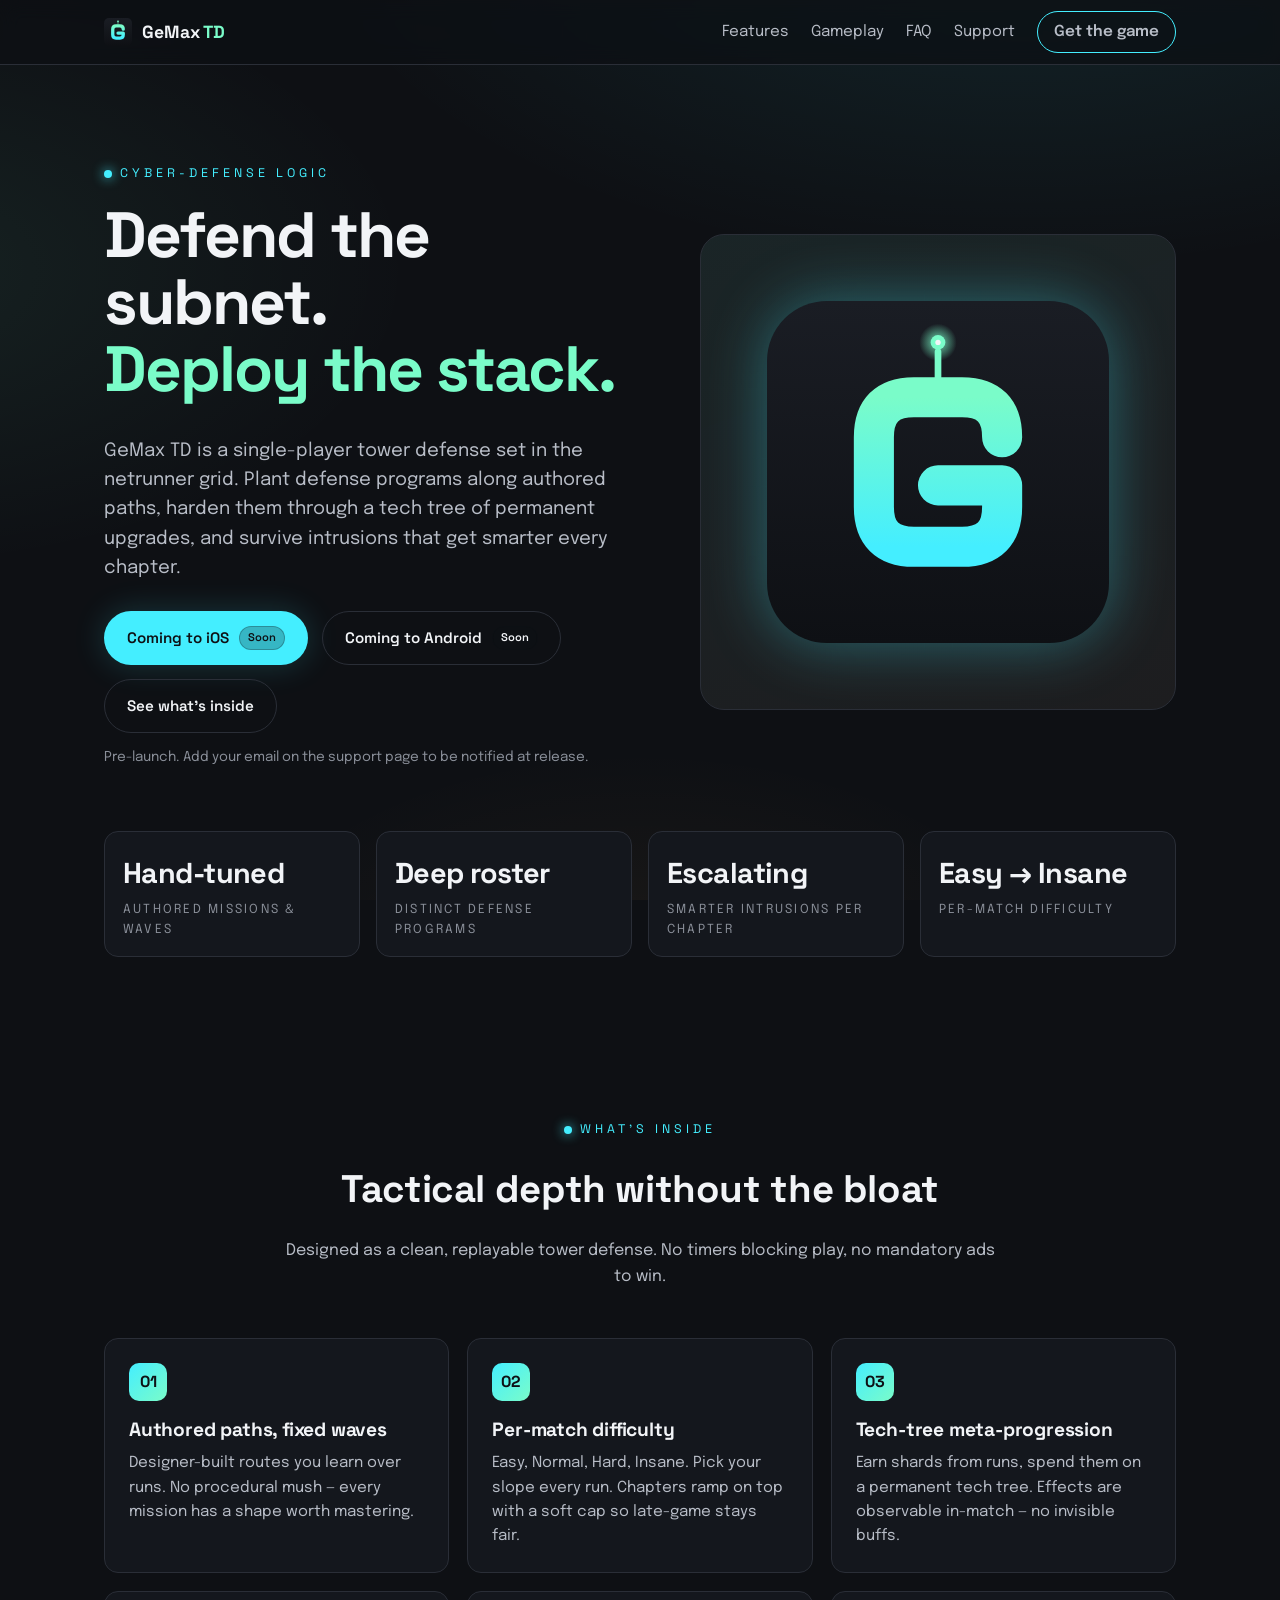
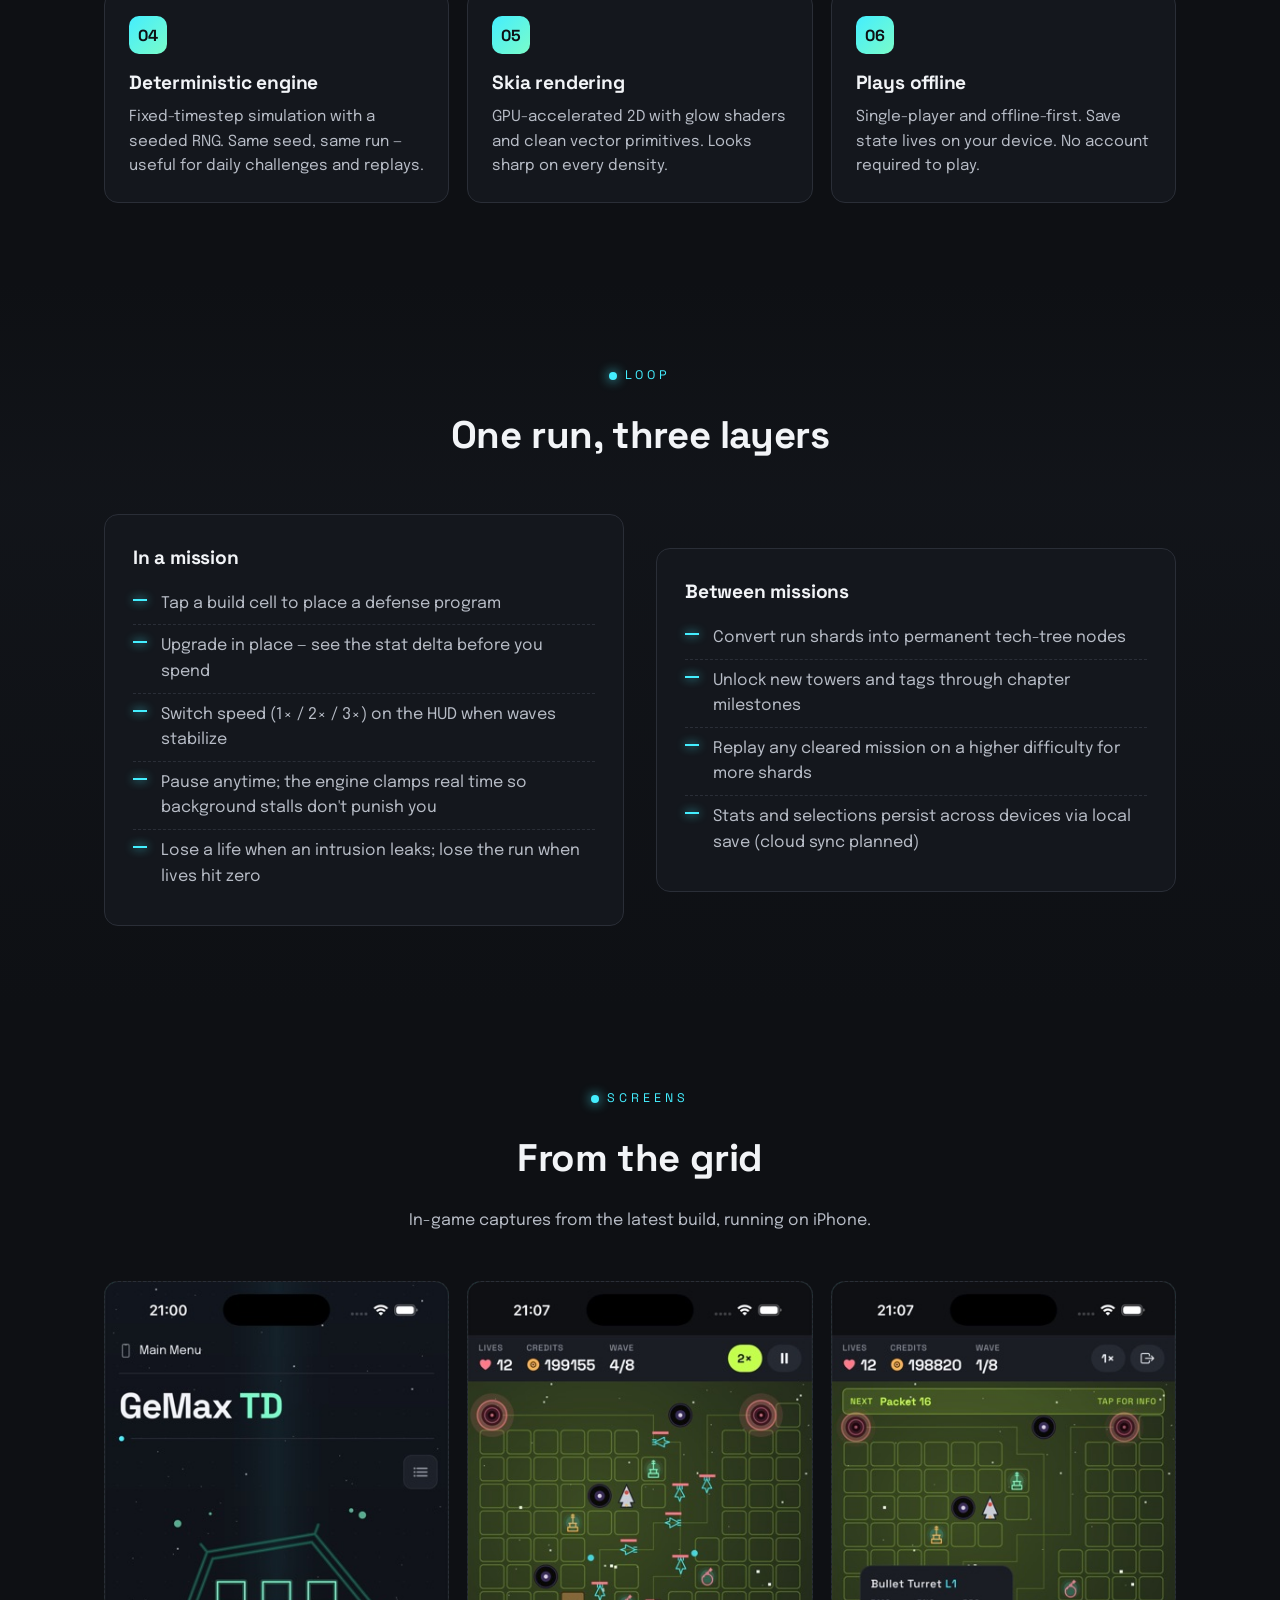
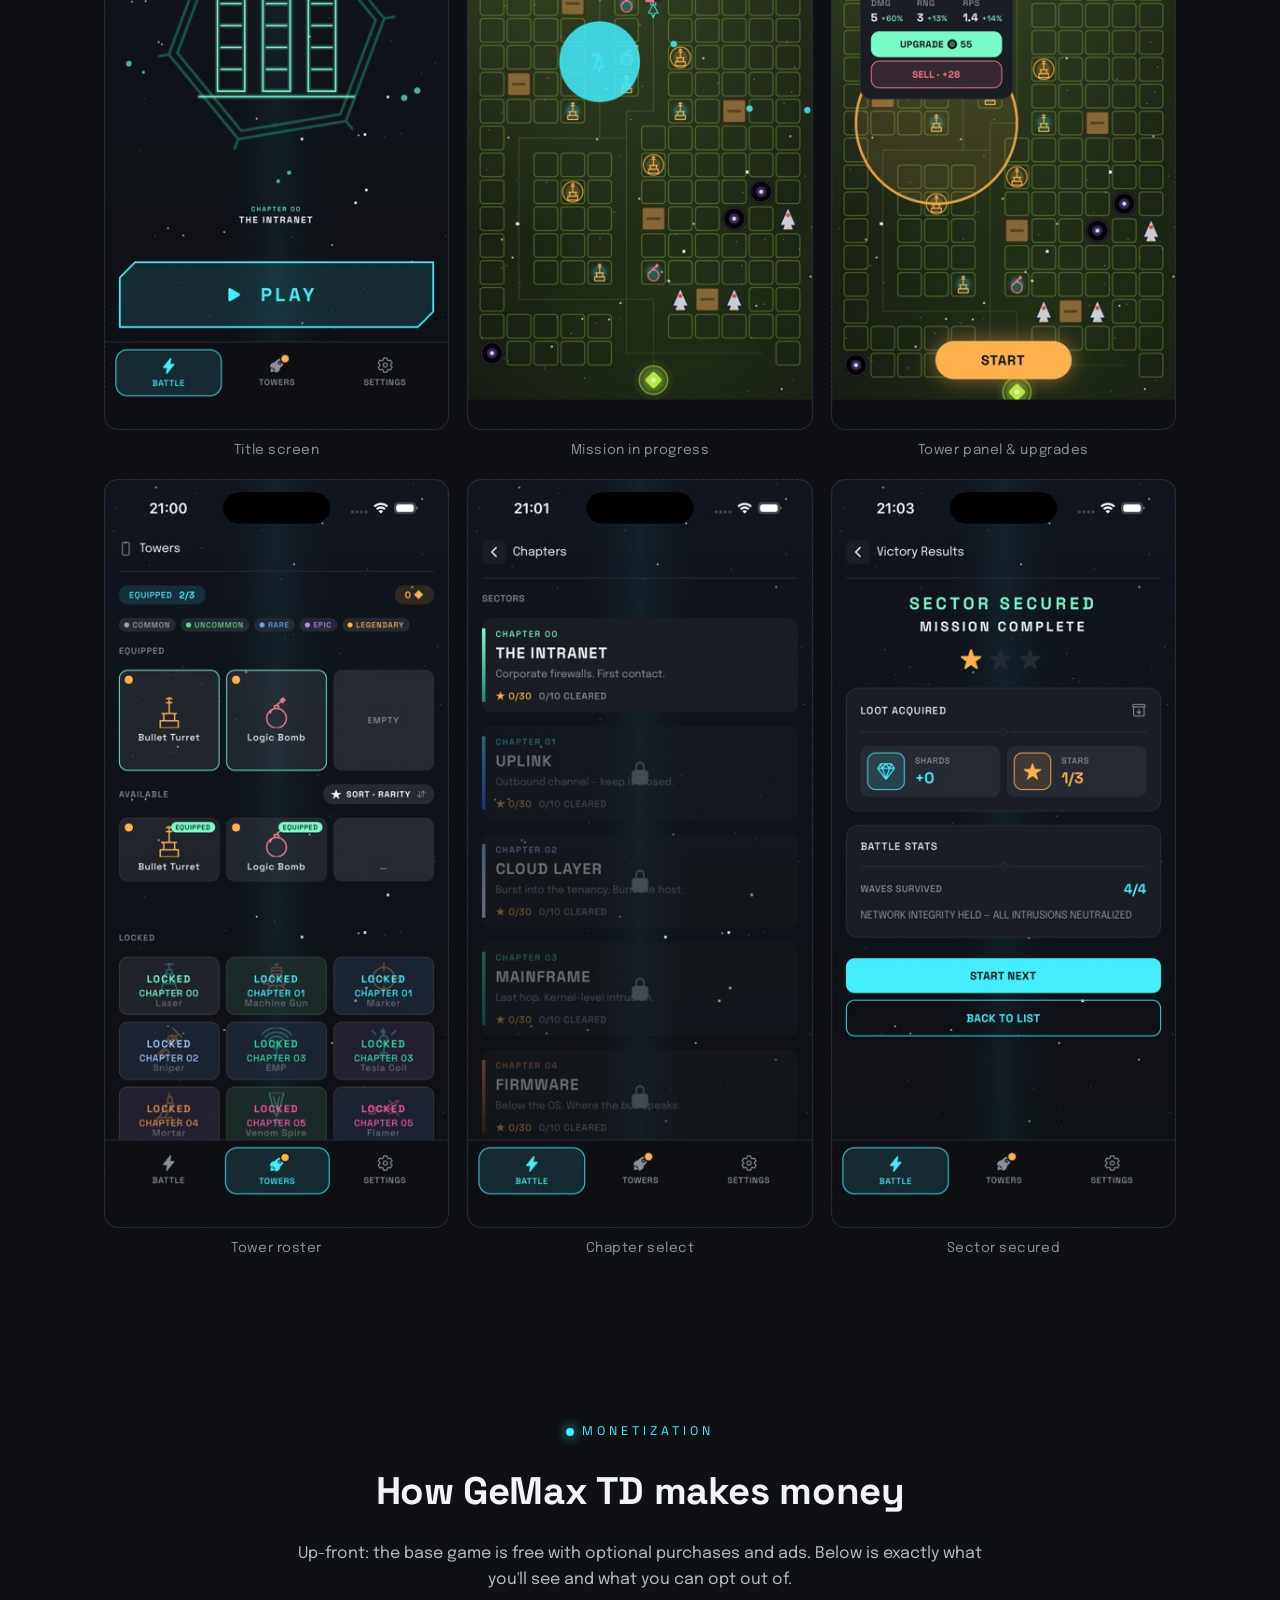
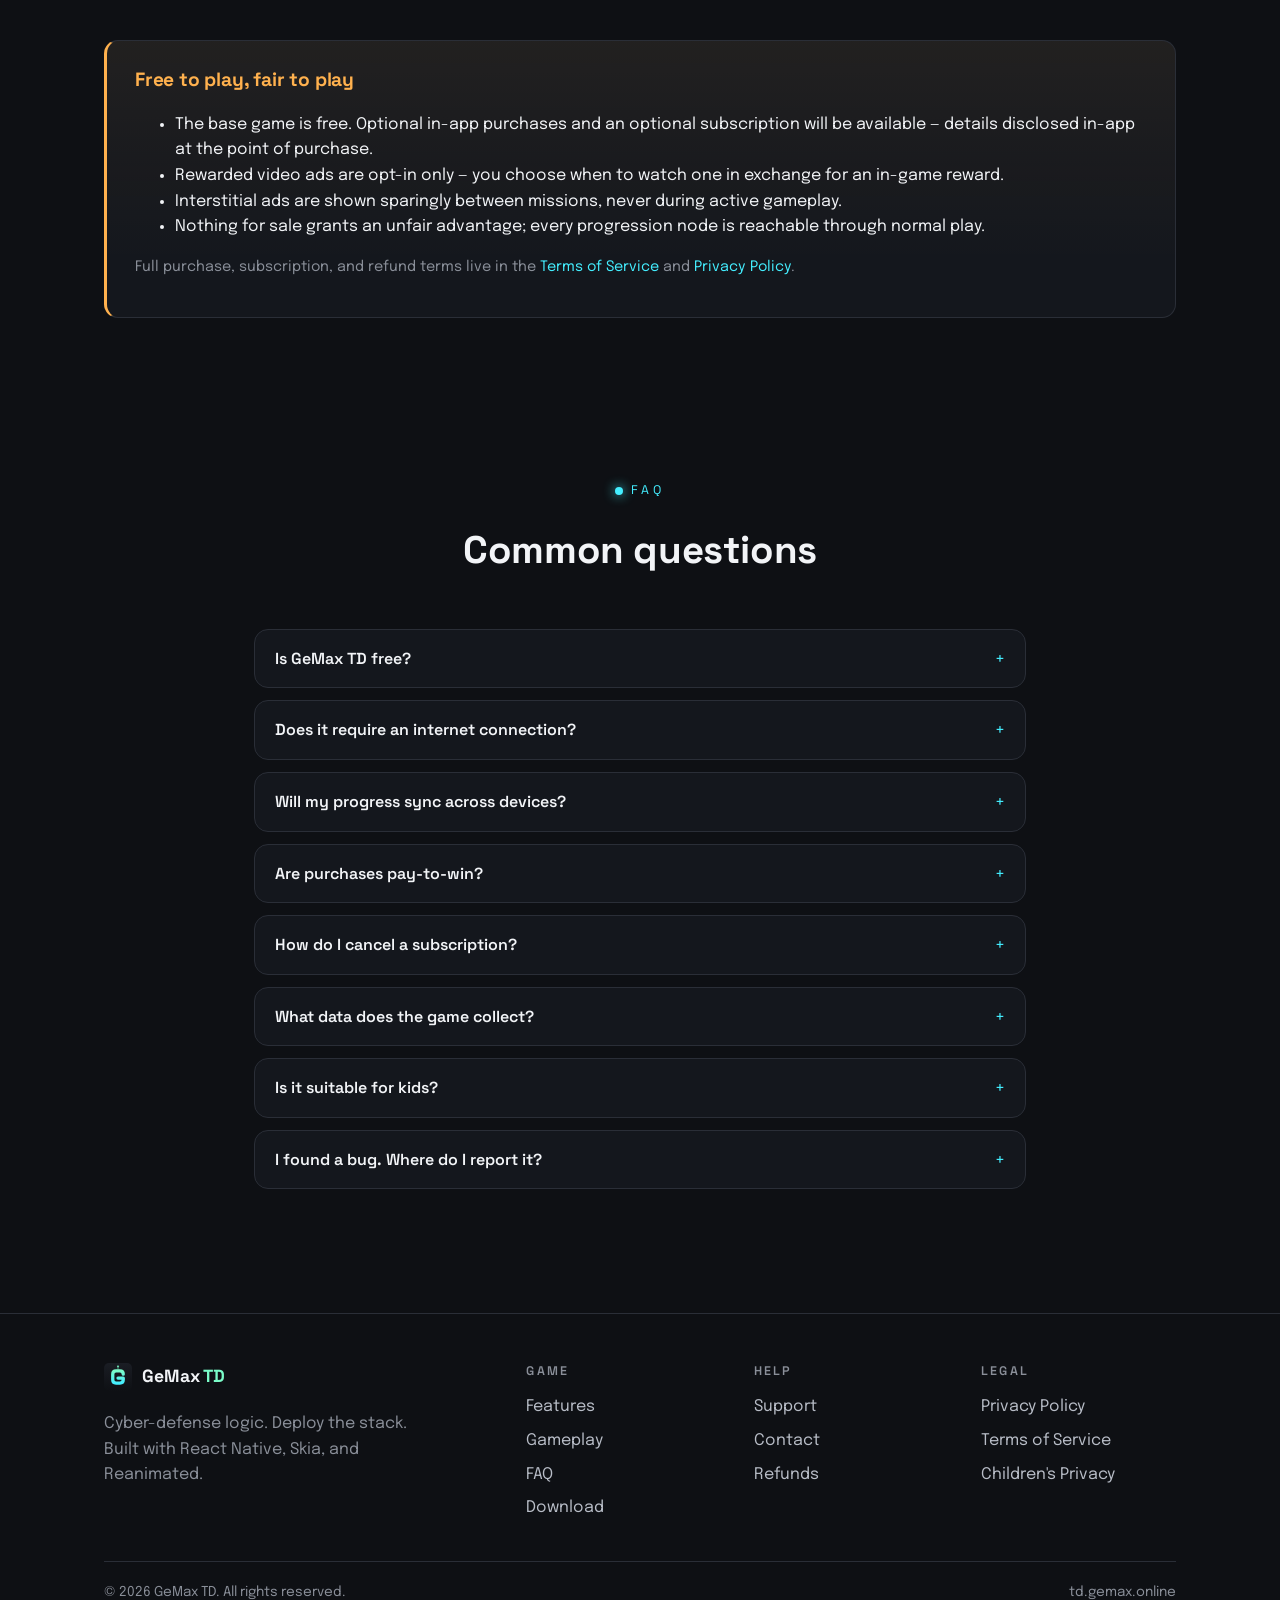
==== commit 347a053f: "Improve screenshots" ====
--- a/index.html
+++ b/index.html
@@ -166,37 +166,46 @@
         <div class="section-head">
           <span class="eyebrow">Screens</span>
           <h2>From the grid</h2>
-          <p>In-game captures. Replace the placeholders below with the latest renders before launch.</p>
+          <p>In-game captures from the latest build, running on iPhone.</p>
         </div>
         <div class="shots">
           <figure class="shot">
-            <div class="shot-frame" data-label="01 — Title screen"></div>
+            <div class="shot-frame">
+              <img src="assets/screenshots/title.jpg" alt="GeMax TD title screen with the chapter hero glyph and PLAY button" loading="lazy" />
+            </div>
             <figcaption>Title screen</figcaption>
           </figure>
           <figure class="shot">
-            <div class="shot-frame" data-label="02 — Mission in progress"></div>
+            <div class="shot-frame">
+              <img src="assets/screenshots/mission.jpg" alt="Late-game mission running at 2× speed with an AOE blast and a dense tower layout" loading="lazy" />
+            </div>
             <figcaption>Mission in progress</figcaption>
           </figure>
           <figure class="shot">
-            <div class="shot-frame" data-label="03 — Tower panel"></div>
+            <div class="shot-frame">
+              <img src="assets/screenshots/tower-panel.jpg" alt="Tower panel showing damage, range, and rate-of-fire deltas before an upgrade is purchased" loading="lazy" />
+            </div>
             <figcaption>Tower panel &amp; upgrades</figcaption>
           </figure>
           <figure class="shot">
-            <div class="shot-frame" data-label="04 — Tech tree"></div>
-            <figcaption>Tech tree</figcaption>
-          </figure>
-          <figure class="shot">
-            <div class="shot-frame" data-label="05 — Chapter select"></div>
+            <div class="shot-frame">
+              <img src="assets/screenshots/towers.jpg" alt="Tower roster screen showing equipped, available, and chapter-locked defense programs" loading="lazy" />
+            </div>
+            <figcaption>Tower roster</figcaption>
+          </figure>
+          <figure class="shot">
+            <div class="shot-frame">
+              <img src="assets/screenshots/chapters.jpg" alt="Chapter select listing sectors from The Intranet through Firmware with mission progress" loading="lazy" />
+            </div>
             <figcaption>Chapter select</figcaption>
           </figure>
           <figure class="shot">
-            <div class="shot-frame" data-label="06 — Wave clear"></div>
-            <figcaption>Wave clear</figcaption>
-          </figure>
-        </div>
-        <p class="muted center" style="margin-top:24px;font-size:0.85rem;">
-          Drop screenshots into <code>assets/screenshots/</code> and replace each <code>.shot-frame</code> with an <code>&lt;img&gt;</code>.
-        </p>
+            <div class="shot-frame">
+              <img src="assets/screenshots/victory.jpg" alt="Victory results screen — Sector Secured, mission complete, with stars and battle stats" loading="lazy" />
+            </div>
+            <figcaption>Sector secured</figcaption>
+          </figure>
+        </div>
       </div>
     </section>
 
